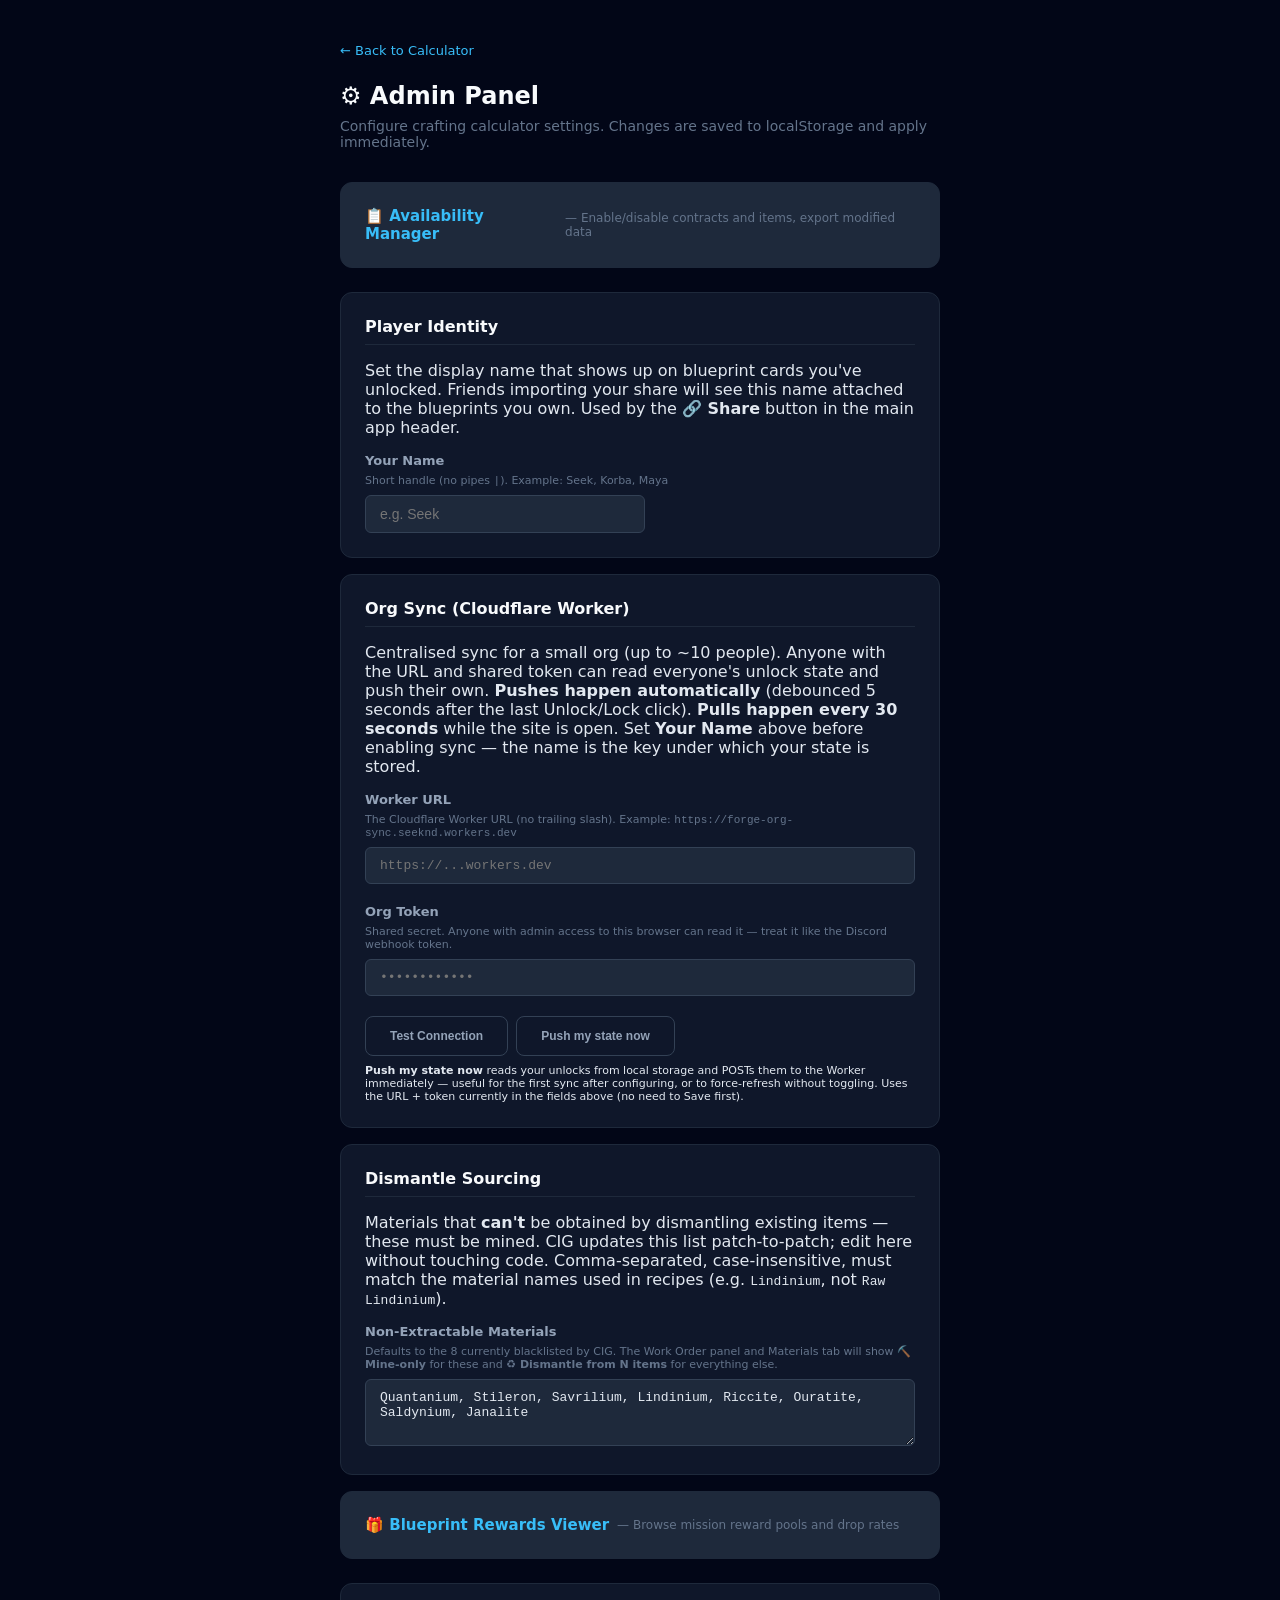
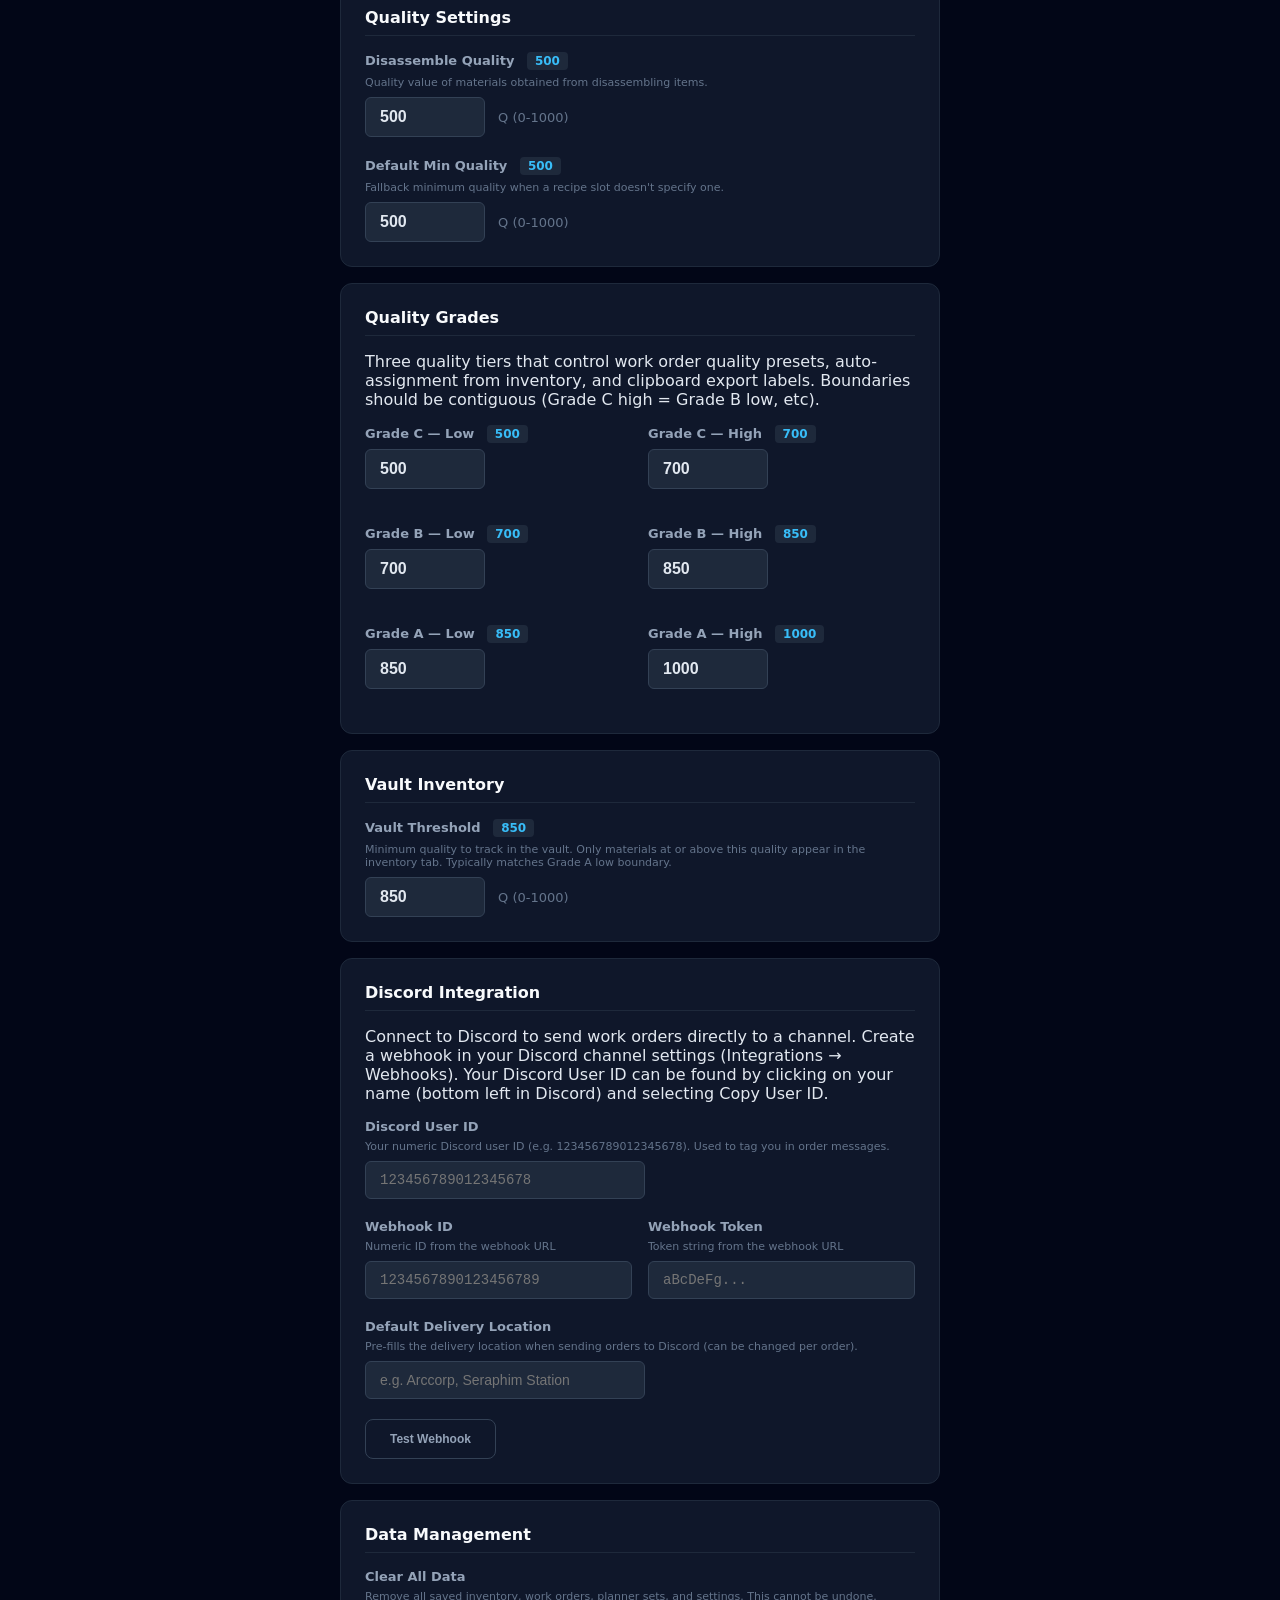
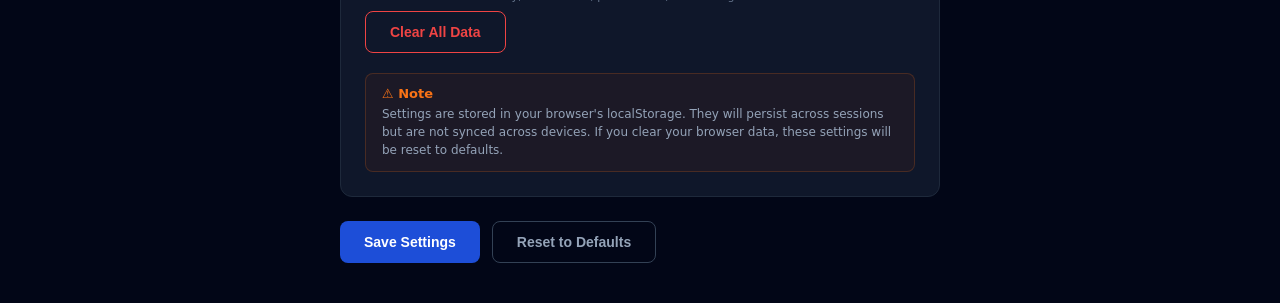
==== admin/admin.html @ ae3e2c0e "Admin: "Push my state now" button — force-sync without toggling After configuring Org Sync, the exis" ====
<!DOCTYPE html>
<html lang="en">
<head>
  <meta charset="UTF-8">
  <meta name="viewport" content="width=device-width, initial-scale=1.0">
  <title>Forge Admin Panel</title>
  <style>
    :root {
      --bg-deep: #020617;
      --bg-card: #0f172a;
      --bg-raised: #1e293b;
      --border: #1e293b;
      --border-light: #334155;
      --text: #e2e8f0;
      --text-dim: #94a3b8;
      --text-muted: #64748b;
      --accent: #38bdf8;
      --green: #059669;
      --orange: #f97316;
      --red: #ef4444;
    }
    * { margin: 0; padding: 0; box-sizing: border-box; }
    body {
      font-family: 'Segoe UI', -apple-system, system-ui, sans-serif;
      background: var(--bg-deep);
      color: var(--text);
      min-height: 100vh;
      padding: 40px 20px;
    }
    .container {
      max-width: 600px;
      margin: 0 auto;
    }
    h1 {
      font-size: 24px;
      font-weight: 800;
      color: #f8fafc;
      margin-bottom: 8px;
    }
    .subtitle {
      color: var(--text-muted);
      font-size: 14px;
      margin-bottom: 32px;
    }
    .card {
      background: var(--bg-card);
      border: 1px solid var(--border);
      border-radius: 12px;
      padding: 24px;
      margin-bottom: 16px;
    }
    .card h2 {
      font-size: 16px;
      font-weight: 700;
      color: #f8fafc;
      margin-bottom: 16px;
      padding-bottom: 8px;
      border-bottom: 1px solid var(--border);
    }
    .field {
      margin-bottom: 20px;
    }
    .field:last-child {
      margin-bottom: 0;
    }
    .field label {
      display: block;
      font-size: 13px;
      font-weight: 600;
      color: var(--text-dim);
      margin-bottom: 6px;
    }
    .field .desc {
      font-size: 11px;
      color: var(--text-muted);
      margin-bottom: 8px;
    }
    .field input[type="number"] {
      width: 120px;
      background: var(--bg-raised);
      border: 1px solid var(--border-light);
      color: var(--text);
      padding: 10px 14px;
      border-radius: 6px;
      font-size: 16px;
      font-weight: 600;
      outline: none;
    }
    .field input[type="number"]:focus {
      border-color: var(--accent);
    }
    .field .unit {
      display: inline-block;
      margin-left: 8px;
      color: var(--text-muted);
      font-size: 13px;
    }
    .actions {
      display: flex;
      gap: 12px;
      margin-top: 24px;
    }
    .btn {
      padding: 12px 24px;
      border-radius: 8px;
      font-size: 14px;
      font-weight: 700;
      cursor: pointer;
      border: none;
      transition: all 0.15s;
    }
    .btn-primary {
      background: #1d4ed8;
      color: #fff;
    }
    .btn-primary:hover {
      background: #2563eb;
    }
    .btn-secondary {
      background: transparent;
      border: 1px solid var(--border-light);
      color: var(--text-dim);
    }
    .btn-secondary:hover {
      color: var(--text);
      border-color: var(--text-muted);
    }
    .btn-danger {
      background: transparent;
      border: 1px solid var(--red);
      color: var(--red);
    }
    .btn-danger:hover {
      background: var(--red);
      color: #fff;
    }
    .toast {
      position: fixed;
      bottom: 20px;
      left: 50%;
      transform: translateX(-50%);
      background: var(--green);
      color: #fff;
      padding: 12px 24px;
      border-radius: 8px;
      font-size: 14px;
      font-weight: 600;
      opacity: 0;
      transition: opacity 0.3s;
      z-index: 999;
    }
    .toast.show {
      opacity: 1;
    }
    .back-link {
      display: inline-block;
      margin-bottom: 24px;
      color: var(--accent);
      text-decoration: none;
      font-size: 13px;
    }
    .back-link:hover {
      text-decoration: underline;
    }
    .warning {
      background: #7c2d1220;
      border: 1px solid #f9731633;
      border-radius: 8px;
      padding: 12px 16px;
      margin-top: 16px;
    }
    .warning-title {
      color: var(--orange);
      font-size: 13px;
      font-weight: 700;
      margin-bottom: 4px;
    }
    .warning-text {
      color: var(--text-dim);
      font-size: 12px;
      line-height: 1.5;
    }
    .current-value {
      display: inline-block;
      background: var(--bg-raised);
      padding: 2px 8px;
      border-radius: 4px;
      font-size: 12px;
      color: var(--accent);
      margin-left: 8px;
    }
  </style>
</head>
<body>
  <div class="container">
    <a href="../index.html" class="back-link">← Back to Calculator</a>
    
    <h1>⚙️ Admin Panel</h1>
    <p class="subtitle">Configure crafting calculator settings. Changes are saved to localStorage and apply immediately.</p>
    
    <div class="card" style="margin-bottom:24px;background:#1e293b">
      <a href="availability.html" style="color:#38bdf8;font-weight:700;font-size:15px;text-decoration:none;display:flex;align-items:center;gap:8px">📋 Availability Manager <span style="color:#64748b;font-weight:400;font-size:12px">— Enable/disable contracts and items, export modified data</span></a>
    </div>

    <div class="card">
      <h2>Player Identity</h2>
      <p class="desc" style="margin-bottom:16px">Set the display name that shows up on blueprint cards you've unlocked. Friends importing your share will see this name attached to the blueprints you own. Used by the <strong>🔗 Share</strong> button in the main app header.</p>

      <div class="field">
        <label>Your Name</label>
        <p class="desc">Short handle (no pipes <code>|</code>). Example: Seek, Korba, Maya</p>
        <input type="text" id="playerName" value="" placeholder="e.g. Seek" maxlength="40" style="width:280px;background:var(--bg-raised);border:1px solid var(--border-light);color:var(--text);padding:10px 14px;border-radius:6px;font-size:14px">
      </div>
    </div>

    <div class="card">
      <h2>Org Sync (Cloudflare Worker)</h2>
      <p class="desc" style="margin-bottom:16px">Centralised sync for a small org (up to ~10 people). Anyone with the URL and shared token can read everyone's unlock state and push their own. <strong>Pushes happen automatically</strong> (debounced 5 seconds after the last Unlock/Lock click). <strong>Pulls happen every 30 seconds</strong> while the site is open. Set <strong>Your Name</strong> above before enabling sync — the name is the key under which your state is stored.</p>

      <div class="field">
        <label>Worker URL</label>
        <p class="desc">The Cloudflare Worker URL (no trailing slash). Example: <code>https://forge-org-sync.seeknd.workers.dev</code></p>
        <input type="text" id="orgSyncUrl" value="" placeholder="https://...workers.dev" style="width:100%;background:var(--bg-raised);border:1px solid var(--border-light);color:var(--text);padding:10px 14px;border-radius:6px;font-size:13px;font-family:monospace">
      </div>

      <div class="field">
        <label>Org Token</label>
        <p class="desc">Shared secret. Anyone with admin access to this browser can read it — treat it like the Discord webhook token.</p>
        <input type="password" id="orgSyncToken" value="" placeholder="••••••••••••" style="width:100%;background:var(--bg-raised);border:1px solid var(--border-light);color:var(--text);padding:10px 14px;border-radius:6px;font-size:13px;font-family:monospace">
      </div>

      <div style="margin-top:12px;display:flex;gap:8px;align-items:center;flex-wrap:wrap">
        <button class="btn btn-secondary" onclick="testOrgSync()" style="font-size:12px">Test Connection</button>
        <button class="btn btn-secondary" onclick="pushOrgStateNow()" style="font-size:12px" title="Send your current unlocks to the Worker right now, so you don't have to wait for the next toggle to push">Push my state now</button>
        <span id="org-sync-status" style="font-size:12px;color:var(--text-muted)"></span>
      </div>
      <p class="desc" style="margin-top:8px;font-size:11px"><strong>Push my state now</strong> reads your unlocks from local storage and POSTs them to the Worker immediately — useful for the first sync after configuring, or to force-refresh without toggling. Uses the URL + token currently in the fields above (no need to Save first).</p>
    </div>

    <div class="card">
      <h2>Dismantle Sourcing</h2>
      <p class="desc" style="margin-bottom:16px">Materials that <strong>can't</strong> be obtained by dismantling existing items — these must be mined. CIG updates this list patch-to-patch; edit here without touching code. Comma-separated, case-insensitive, must match the material names used in recipes (e.g. <code>Lindinium</code>, not <code>Raw Lindinium</code>).</p>

      <div class="field">
        <label>Non-Extractable Materials</label>
        <p class="desc">Defaults to the 8 currently blacklisted by CIG. The Work Order panel and Materials tab will show <strong>⛏️ Mine-only</strong> for these and <strong>♻️ Dismantle from N items</strong> for everything else.</p>
        <textarea id="nonExtractableMaterials" rows="3" style="width:100%;background:var(--bg-raised);border:1px solid var(--border-light);color:var(--text);padding:10px 14px;border-radius:6px;font-size:13px;font-family:monospace;resize:vertical" placeholder="Quantanium, Stileron, Savrilium, ...">Quantanium, Stileron, Savrilium, Lindinium, Riccite, Ouratite, Saldynium, Janalite</textarea>
      </div>
    </div>
    
    <div class="card" style="margin-bottom:24px;background:#1e293b">
      <a href="../blueprint_rewards_viewer.html" target="_blank" style="color:#38bdf8;font-weight:700;font-size:15px;text-decoration:none;display:flex;align-items:center;gap:8px">🎁 Blueprint Rewards Viewer <span style="color:#64748b;font-weight:400;font-size:12px">— Browse mission reward pools and drop rates</span></a>
    </div>
    
    <div class="card">
      <h2>Quality Settings</h2>
      
      <div class="field">
        <label>Disassemble Quality <span class="current-value" id="cv-disassembleQuality">500</span></label>
        <p class="desc">Quality value of materials obtained from disassembling items.</p>
        <input type="number" id="disassembleQuality" min="0" max="1000" step="10" value="500">
        <span class="unit">Q (0-1000)</span>
      </div>
      
      <div class="field">
        <label>Default Min Quality <span class="current-value" id="cv-defaultMinQuality">500</span></label>
        <p class="desc">Fallback minimum quality when a recipe slot doesn't specify one.</p>
        <input type="number" id="defaultMinQuality" min="0" max="1000" step="10" value="500">
        <span class="unit">Q (0-1000)</span>
      </div>
    </div>

    <div class="card">
      <h2>Quality Grades</h2>
      <p class="desc" style="margin-bottom:16px">Three quality tiers that control work order quality presets, auto-assignment from inventory, and clipboard export labels. Boundaries should be contiguous (Grade C high = Grade B low, etc).</p>
      
      <div style="display:grid;grid-template-columns:1fr 1fr;gap:16px">
        <div class="field">
          <label>Grade C — Low <span class="current-value" id="cv-gradeCLow">500</span></label>
          <input type="number" id="gradeCLow" min="0" max="1000" step="10" value="500">
        </div>
        <div class="field">
          <label>Grade C — High <span class="current-value" id="cv-gradeCHigh">700</span></label>
          <input type="number" id="gradeCHigh" min="0" max="1000" step="10" value="700">
        </div>
        <div class="field">
          <label>Grade B — Low <span class="current-value" id="cv-gradeBLow">700</span></label>
          <input type="number" id="gradeBLow" min="0" max="1000" step="10" value="700">
        </div>
        <div class="field">
          <label>Grade B — High <span class="current-value" id="cv-gradeBHigh">850</span></label>
          <input type="number" id="gradeBHigh" min="0" max="1000" step="10" value="850">
        </div>
        <div class="field">
          <label>Grade A — Low <span class="current-value" id="cv-gradeALow">850</span></label>
          <input type="number" id="gradeALow" min="0" max="1000" step="10" value="850">
        </div>
        <div class="field">
          <label>Grade A — High <span class="current-value" id="cv-gradeAHigh">1000</span></label>
          <input type="number" id="gradeAHigh" min="0" max="1000" step="10" value="1000">
        </div>
      </div>
    </div>

    <div class="card">
      <h2>Vault Inventory</h2>
      
      <div class="field">
        <label>Vault Threshold <span class="current-value" id="cv-vaultThreshold">850</span></label>
        <p class="desc">Minimum quality to track in the vault. Only materials at or above this quality appear in the inventory tab. Typically matches Grade A low boundary.</p>
        <input type="number" id="vaultThreshold" min="0" max="1000" step="10" value="850">
        <span class="unit">Q (0-1000)</span>
      </div>
    </div>
    
    <div class="card">
      <h2>Discord Integration</h2>
      <p class="desc" style="margin-bottom:16px">Connect to Discord to send work orders directly to a channel. Create a webhook in your Discord channel settings (Integrations → Webhooks). Your Discord User ID can be found by clicking on your name (bottom left in Discord) and selecting Copy User ID.</p>
      
      <div class="field">
        <label>Discord User ID</label>
        <p class="desc">Your numeric Discord user ID (e.g. 123456789012345678). Used to tag you in order messages.</p>
        <input type="text" id="discordUserId" value="" placeholder="123456789012345678" style="width:280px;background:var(--bg-raised);border:1px solid var(--border-light);color:var(--text);padding:10px 14px;border-radius:6px;font-size:14px;font-family:monospace">
      </div>
      
      <div style="display:grid;grid-template-columns:1fr 1fr;gap:16px">
        <div class="field">
          <label>Webhook ID</label>
          <p class="desc">Numeric ID from the webhook URL</p>
          <input type="text" id="discordWebhookId" value="" placeholder="1234567890123456789" style="width:100%;background:var(--bg-raised);border:1px solid var(--border-light);color:var(--text);padding:10px 14px;border-radius:6px;font-size:14px;font-family:monospace">
        </div>
        <div class="field">
          <label>Webhook Token</label>
          <p class="desc">Token string from the webhook URL</p>
          <input type="text" id="discordWebhookToken" value="" placeholder="aBcDeFg..." style="width:100%;background:var(--bg-raised);border:1px solid var(--border-light);color:var(--text);padding:10px 14px;border-radius:6px;font-size:14px;font-family:monospace">
        </div>
      </div>
      
      <div class="field">
        <label>Default Delivery Location</label>
        <p class="desc">Pre-fills the delivery location when sending orders to Discord (can be changed per order).</p>
        <input type="text" id="discordDefaultLocation" value="" placeholder="e.g. Arccorp, Seraphim Station" style="width:280px;background:var(--bg-raised);border:1px solid var(--border-light);color:var(--text);padding:10px 14px;border-radius:6px;font-size:14px">
      </div>
      
      <div style="margin-top:12px">
        <button class="btn btn-secondary" onclick="testWebhook()" style="font-size:12px">Test Webhook</button>
        <span id="webhook-status" style="margin-left:8px;font-size:12px;color:var(--text-muted)"></span>
      </div>
    </div>

    <div class="card">
      <h2>Data Management</h2>
      
      <div class="field">
        <label>Clear All Data</label>
        <p class="desc">Remove all saved inventory, work orders, planner sets, and settings. This cannot be undone.</p>
        <button class="btn btn-danger" onclick="clearAllData()">Clear All Data</button>
      </div>
      
      <div class="warning">
        <div class="warning-title">⚠️ Note</div>
        <div class="warning-text">
          Settings are stored in your browser's localStorage. They will persist across sessions but are not synced across devices.
          If you clear your browser data, these settings will be reset to defaults.
        </div>
      </div>
    </div>
    
    <div class="actions">
      <button class="btn btn-primary" onclick="saveSettings()">Save Settings</button>
      <button class="btn btn-secondary" onclick="resetDefaults()">Reset to Defaults</button>
    </div>
  </div>
  
  <div class="toast" id="toast"></div>
  
  <script>
    const LS = 'rc9_';
    const DEFAULTS = {
      disassembleQuality: 500,
      defaultMinQuality: 500,
      gradeCLow: 500,
      gradeCHigh: 700,
      gradeBLow: 700,
      gradeBHigh: 850,
      gradeALow: 850,
      gradeAHigh: 1000,
      vaultThreshold: 850
    };
    
    const ALL_KEYS = Object.keys(DEFAULTS);
    
    // Discord fields (stored as strings, separate from numeric config)
    const DISCORD_KEYS = ['discordUserId', 'discordWebhookId', 'discordWebhookToken', 'discordDefaultLocation'];
    // Other string-valued admin fields
    const STRING_KEYS = ['playerName', 'nonExtractableMaterials', 'orgSyncUrl', 'orgSyncToken'];
    
    // Load current settings on page load
    function loadSettings() {
      try {
        const saved = localStorage.getItem(LS + 'adminConfig');
        if (saved) {
          const config = JSON.parse(saved);
          ALL_KEYS.forEach(key => {
            const input = document.getElementById(key);
            if (input) input.value = config[key] ?? DEFAULTS[key];
          });
          // Load Discord string fields
          DISCORD_KEYS.forEach(key => {
            const input = document.getElementById(key);
            if (input) input.value = config[key] || '';
          });
          // Load other string fields (with defaults for missing entries)
          const STRING_DEFAULTS = {
            playerName: '',
            nonExtractableMaterials: 'Quantanium, Stileron, Savrilium, Lindinium, Riccite, Ouratite, Saldynium, Janalite',
            orgSyncUrl: '',
            orgSyncToken: '',
          };
          STRING_KEYS.forEach(key => {
            const input = document.getElementById(key);
            if (input) input.value = config[key] !== undefined ? config[key] : (STRING_DEFAULTS[key] || '');
          });
          updateDisplays(config);
        }
      } catch (e) {
        console.error('Failed to load settings:', e);
      }
    }
    
    function updateDisplays(config) {
      ALL_KEYS.forEach(key => {
        const el = document.getElementById('cv-' + key);
        if (el) el.textContent = config[key] ?? DEFAULTS[key];
      });
    }
    
    // Save settings
    function saveSettings() {
      try {
        const config = {};
        ALL_KEYS.forEach(key => {
          config[key] = parseInt(document.getElementById(key)?.value) || DEFAULTS[key];
        });
        // Save Discord string fields
        DISCORD_KEYS.forEach(key => {
          config[key] = (document.getElementById(key)?.value || '').trim();
        });
        // Save other string fields
        STRING_KEYS.forEach(key => {
          const v = (document.getElementById(key)?.value || '').trim();
          // playerName can't contain '|' (delimiter in share payloads)
          config[key] = key === 'playerName' ? v.replace(/\|/g, '') : v;
        });
        localStorage.setItem(LS + 'adminConfig', JSON.stringify(config));
        updateDisplays(config);
        showToast('Settings saved!');
      } catch (e) {
        showToast('Failed to save settings');
        console.error(e);
      }
    }
    
    // Reset to defaults
    function resetDefaults() {
      if (!confirm('Reset all settings to default values?')) return;
      ALL_KEYS.forEach(key => {
        const input = document.getElementById(key);
        if (input) input.value = DEFAULTS[key];
      });
      // Don't clear Discord fields on reset — they're not "defaults"
      saveSettings();
      showToast('Reset to defaults');
    }
    
    // Test Discord webhook
    async function testWebhook() {
      const whId = (document.getElementById('discordWebhookId')?.value || '').trim();
      const whToken = (document.getElementById('discordWebhookToken')?.value || '').trim();
      const statusEl = document.getElementById('webhook-status');
      
      if (!whId || !whToken) {
        statusEl.textContent = '⚠️ Enter Webhook ID and Token first';
        statusEl.style.color = '#f97316';
        return;
      }
      
      statusEl.textContent = 'Testing...';
      statusEl.style.color = 'var(--text-muted)';
      
      try {
        const uid = (document.getElementById('discordUserId')?.value || '').trim();
        const mention = uid ? `<@${uid}>` : 'A user';
        const url = `https://discord.com/api/webhooks/${whId}/${whToken}`;
        const resp = await fetch(url, {
          method: 'POST',
          headers: { 'Content-Type': 'application/json' },
          body: JSON.stringify({
            content: `✅ ${mention} has connected **Forge** to Discord!`,
          }),
        });
        if (resp.ok || resp.status === 204) {
          statusEl.textContent = '✅ Sent! Check your Discord channel.';
          statusEl.style.color = '#059669';
        } else {
          const err = await resp.text();
          statusEl.textContent = `❌ Error ${resp.status}: ${err.slice(0, 80)}`;
          statusEl.style.color = '#ef4444';
        }
      } catch (e) {
        statusEl.textContent = `❌ Failed: ${e.message}`;
        statusEl.style.color = '#ef4444';
      }
    }

    // Test the org-sync Worker — hits /health (no auth) then /state (with token).
    async function testOrgSync() {
      const rawUrl = (document.getElementById('orgSyncUrl')?.value || '').trim();
      const url = rawUrl.replace(/\/$/, '');
      const token = (document.getElementById('orgSyncToken')?.value || '').trim();
      const status = document.getElementById('org-sync-status');

      if (!url) {
        status.textContent = '⚠️ Enter the Worker URL first';
        status.style.color = '#f97316';
        return;
      }
      status.textContent = 'Testing...';
      status.style.color = 'var(--text-muted)';

      try {
        const h = await fetch(`${url}/health`);
        if (!h.ok) {
          status.textContent = `❌ Worker unreachable (HTTP ${h.status})`;
          status.style.color = '#ef4444';
          return;
        }
        if (!token) {
          status.textContent = '⚠️ Worker reachable, enter token to test auth';
          status.style.color = '#f97316';
          return;
        }
        // Hit /whoami first — gives us identity + mode info from the server
        const whoResp = await fetch(`${url}/whoami`, { headers: { 'X-Forge-Token': token } });
        if (whoResp.status === 401) {
          status.textContent = '❌ Auth failed — token rejected by Worker';
          status.style.color = '#ef4444';
          return;
        }
        let identity = null;
        if (whoResp.ok) {
          // Worker v2+ — returns {ok, name, isAdmin, mode, canWrite}
          try { identity = await whoResp.json(); } catch {}
        }
        // (If /whoami doesn't exist on an older Worker, identity stays null and
        //  we fall back to the v1-style "Connected — N users" message.)

        const s = await fetch(`${url}/state`, { headers: { 'X-Forge-Token': token } });
        if (s.status === 401) {
          status.textContent = '❌ Auth failed — token rejected by Worker';
          status.style.color = '#ef4444';
          return;
        }
        if (!s.ok) {
          status.textContent = `❌ Server error (HTTP ${s.status})`;
          status.style.color = '#ef4444';
          return;
        }
        const data = await s.json();
        const n = Array.isArray(data.users) ? data.users.length : 0;

        // Build a status line that reflects who the Worker thinks you are.
        let icon = '✅', color = '#059669', who;
        if (identity) {
          if (identity.name) {
            // Personal token in per-user (or legacy with both) mode
            who = `as ${identity.name}` + (identity.mode === 'per-user' ? ' (per-user)' : '');
          } else if (identity.isAdmin && identity.canWrite) {
            // Legacy mode — ORG_TOKEN doing everything
            who = 'with admin token (legacy mode — single shared token)';
            icon = '⚠️'; color = '#f59e0b';
          } else if (identity.isAdmin && !identity.canWrite) {
            // Admin token but per-user mode is active — reads work, /sync rejected
            who = 'with admin token (read-only — per-user mode active)';
            icon = '🛑'; color = '#ef4444';
          } else {
            who = '(unknown identity)';
          }
          status.textContent = `${icon} Connected ${who} — ${n} user${n === 1 ? '' : 's'} in org`;
        } else {
          // Older Worker without /whoami
          status.textContent = `✅ Connected — ${n} user${n === 1 ? '' : 's'} currently in org`;
        }
        status.style.color = color;
      } catch (e) {
        status.textContent = `❌ ${e.message || 'Network error'}`;
        status.style.color = '#ef4444';
      }
    }

    // Push the local unlocked-blueprints set to the org Worker right now.
    // Uses the URL + token + name currently in the form fields (not the saved
    // settings) so it works before / without Save.
    async function pushOrgStateNow() {
      const rawUrl = (document.getElementById('orgSyncUrl')?.value || '').trim();
      const url = rawUrl.replace(/\/$/, '');
      const token = (document.getElementById('orgSyncToken')?.value || '').trim();
      const name = (document.getElementById('playerName')?.value || '').trim();
      const status = document.getElementById('org-sync-status');

      if (!url) {
        status.textContent = '⚠️ Enter the Worker URL first';
        status.style.color = '#f97316';
        return;
      }
      if (!token) {
        status.textContent = '⚠️ Enter the Org Token first';
        status.style.color = '#f97316';
        return;
      }
      status.textContent = 'Pushing...';
      status.style.color = 'var(--text-muted)';

      // Read local unlocked state from the same key the main app uses
      let unlocked = [];
      try {
        const raw = localStorage.getItem(LS + 'unlocked');
        if (raw) {
          const parsed = JSON.parse(raw);
          if (Array.isArray(parsed)) unlocked = parsed;
        }
      } catch {}

      try {
        const resp = await fetch(`${url}/sync`, {
          method: 'POST',
          headers: { 'Content-Type': 'application/json', 'X-Forge-Token': token },
          body: JSON.stringify({
            name: name,
            unlocked: unlocked,
            ts: Math.floor(Date.now() / 1000),
          }),
        });
        if (resp.status === 401) {
          status.textContent = '❌ Auth failed — token rejected';
          status.style.color = '#ef4444';
          return;
        }
        if (resp.status === 403) {
          const data = await resp.json().catch(() => ({}));
          const why = data.error || 'admin tokens cannot write in per-user mode';
          status.textContent = `🛑 Forbidden — ${why}`;
          status.style.color = '#ef4444';
          return;
        }
        if (!resp.ok) {
          const txt = await resp.text().catch(() => '');
          status.textContent = `❌ Push failed (HTTP ${resp.status})${txt ? ': ' + txt.slice(0, 80) : ''}`;
          status.style.color = '#ef4444';
          return;
        }
        const data = await resp.json().catch(() => ({}));
        const recordedAs = data.name || name || '(unknown)';
        const count = unlocked.length;
        status.textContent = `✅ Pushed ${count} unlock${count === 1 ? '' : 's'} as ${recordedAs}`;
        status.style.color = '#059669';
      } catch (e) {
        status.textContent = `❌ ${e.message || 'Network error'}`;
        status.style.color = '#ef4444';
      }
    }

    // Clear all data
    function clearAllData() {
      if (!confirm('This will delete ALL your saved data including inventory, work orders, and settings.\n\nAre you sure?')) return;
      if (!confirm('FINAL WARNING: This cannot be undone. Continue?')) return;
      
      try {
        // Clear all localStorage keys with our prefix
        Object.keys(localStorage).forEach(key => {
          if (key.startsWith(LS) || key.startsWith('rc8_') || key.startsWith('rc7_')) {
            localStorage.removeItem(key);
          }
        });
        showToast('All data cleared');
        setTimeout(() => location.reload(), 1000);
      } catch (e) {
        showToast('Failed to clear data');
        console.error(e);
      }
    }
    
    // Toast notification
    function showToast(msg) {
      const toast = document.getElementById('toast');
      toast.textContent = msg;
      toast.classList.add('show');
      setTimeout(() => toast.classList.remove('show'), 2000);
    }
    
    // Initialize
    loadSettings();
  </script>
</body>
</html>
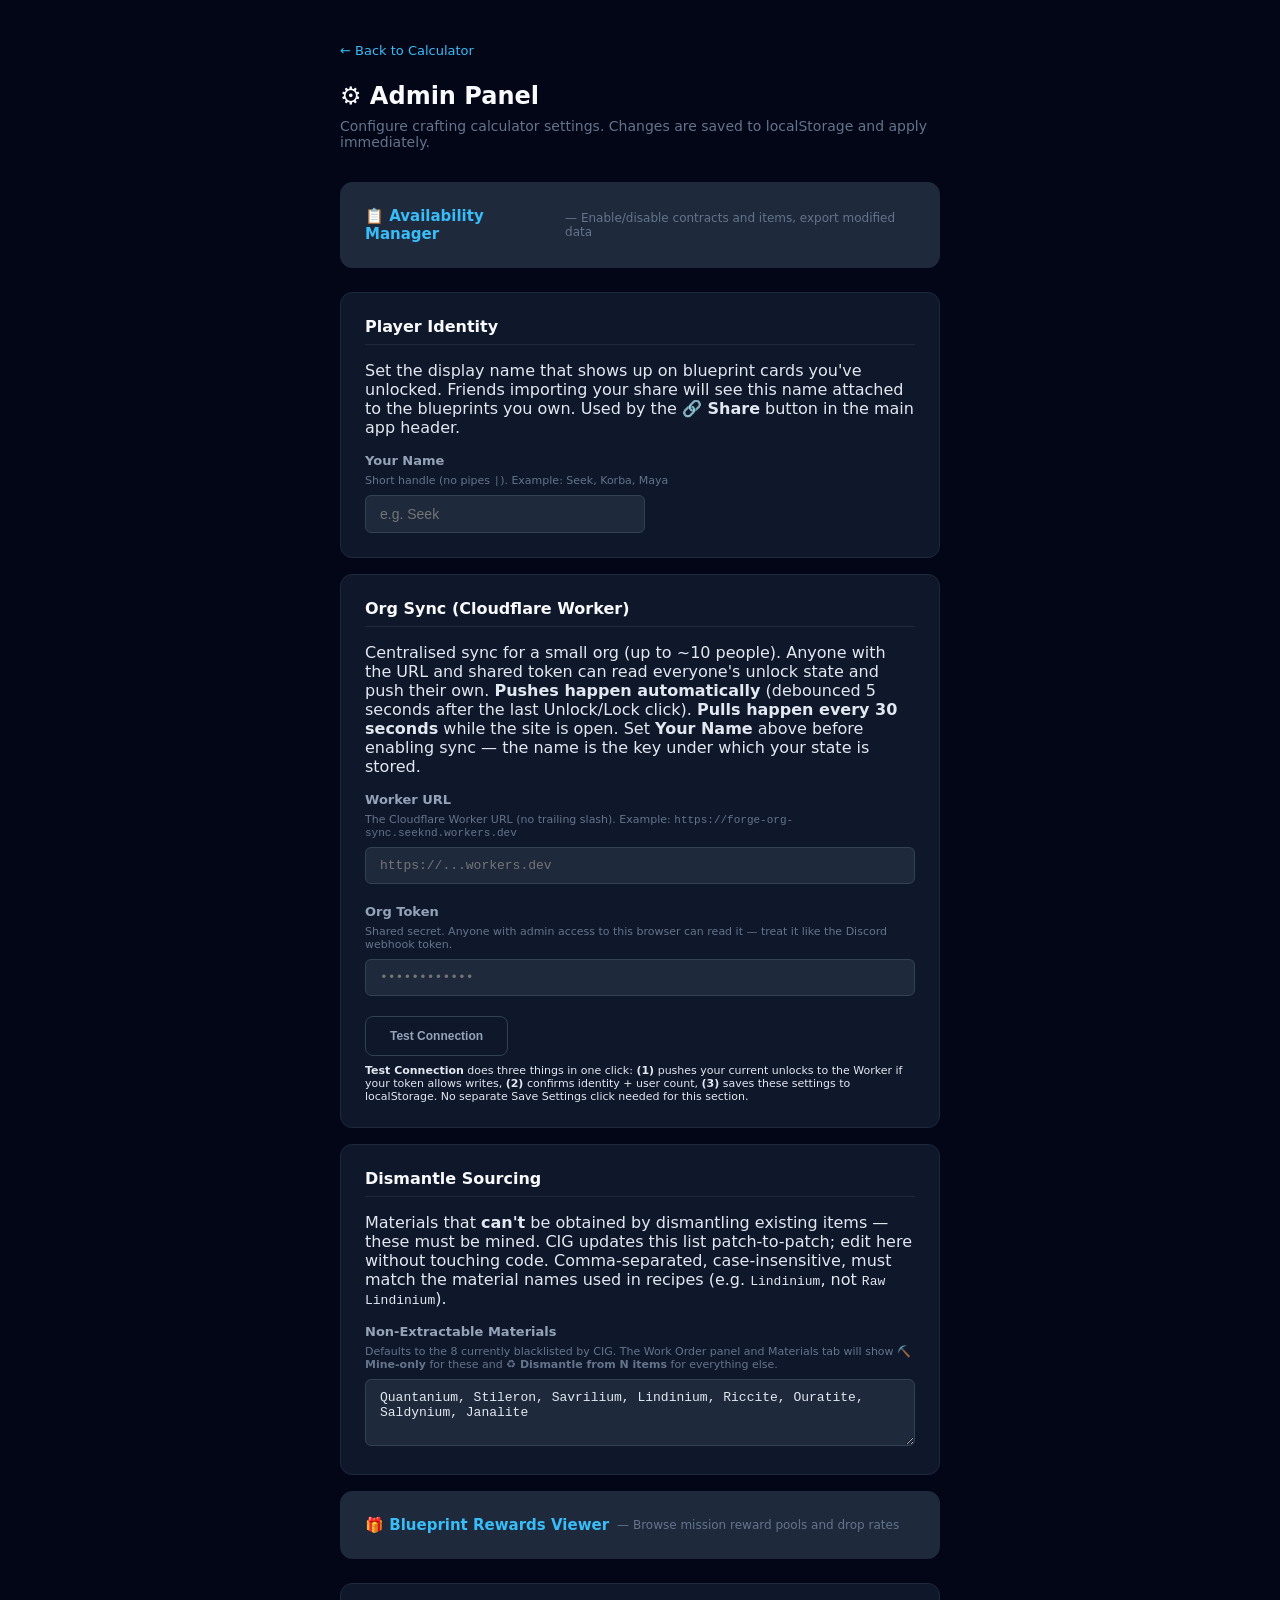
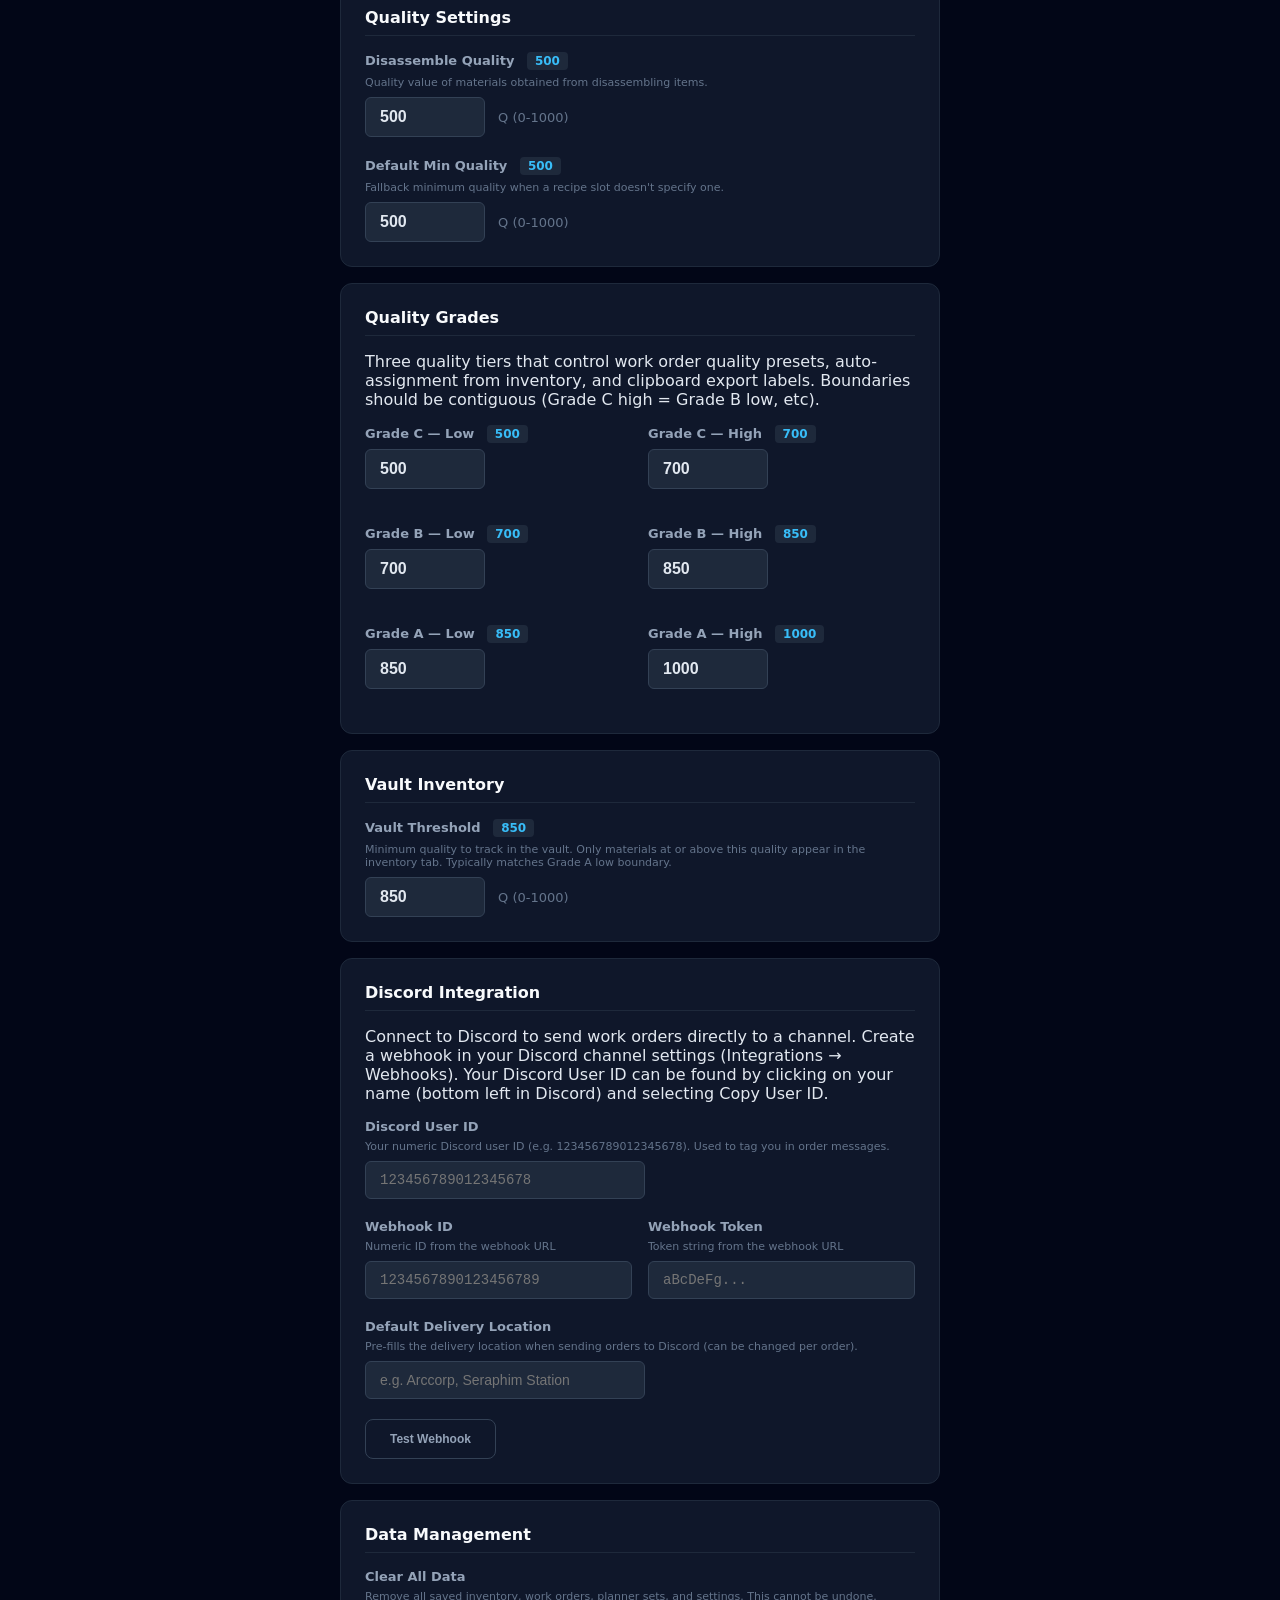
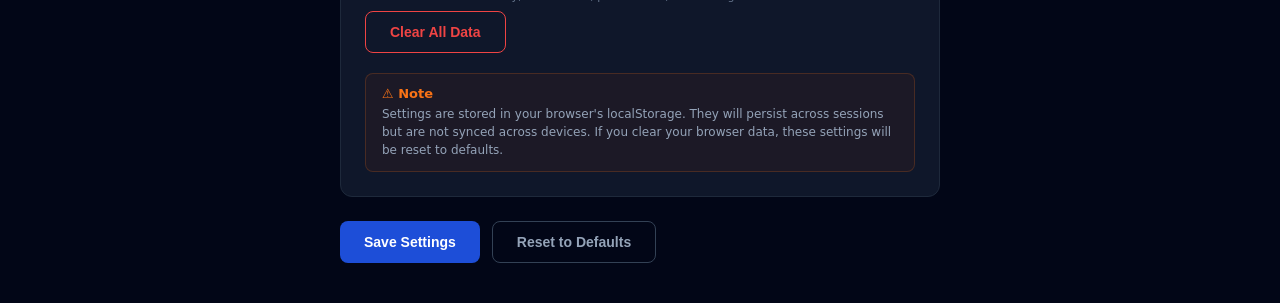
==== commit 10ad225b: "Merge push+test+save into single Test Connection button + auto-save on Test Webhook Two changes addr" ====
--- a/admin/admin.html
+++ b/admin/admin.html
@@ -230,11 +230,10 @@
       </div>
 
       <div style="margin-top:12px;display:flex;gap:8px;align-items:center;flex-wrap:wrap">
-        <button class="btn btn-secondary" onclick="testOrgSync()" style="font-size:12px">Test Connection</button>
-        <button class="btn btn-secondary" onclick="pushOrgStateNow()" style="font-size:12px" title="Send your current unlocks to the Worker right now, so you don't have to wait for the next toggle to push">Push my state now</button>
+        <button class="btn btn-secondary" onclick="testOrgSync()" style="font-size:12px" title="Pushes your current unlocks (if your token allows writes), confirms the connection, and saves these settings — all in one click">Test Connection</button>
         <span id="org-sync-status" style="font-size:12px;color:var(--text-muted)"></span>
       </div>
-      <p class="desc" style="margin-top:8px;font-size:11px"><strong>Push my state now</strong> reads your unlocks from local storage and POSTs them to the Worker immediately — useful for the first sync after configuring, or to force-refresh without toggling. Uses the URL + token currently in the fields above (no need to Save first).</p>
+      <p class="desc" style="margin-top:8px;font-size:11px"><strong>Test Connection</strong> does three things in one click: <strong>(1)</strong> pushes your current unlocks to the Worker if your token allows writes, <strong>(2)</strong> confirms identity + user count, <strong>(3)</strong> saves these settings to localStorage. No separate Save Settings click needed for this section.</p>
     </div>
 
     <div class="card">
@@ -435,18 +434,18 @@
       });
     }
     
-    // Save settings
-    function saveSettings() {
+    // Save settings to localStorage. Returns true on success.
+    // Used by both the explicit Save Settings button (which then toasts) AND
+    // the Test buttons (which save silently as a side effect).
+    function saveSettingsSilent() {
       try {
         const config = {};
         ALL_KEYS.forEach(key => {
           config[key] = parseInt(document.getElementById(key)?.value) || DEFAULTS[key];
         });
-        // Save Discord string fields
         DISCORD_KEYS.forEach(key => {
           config[key] = (document.getElementById(key)?.value || '').trim();
         });
-        // Save other string fields
         STRING_KEYS.forEach(key => {
           const v = (document.getElementById(key)?.value || '').trim();
           // playerName can't contain '|' (delimiter in share payloads)
@@ -454,10 +453,19 @@
         });
         localStorage.setItem(LS + 'adminConfig', JSON.stringify(config));
         updateDisplays(config);
+        return true;
+      } catch (e) {
+        console.error('saveSettingsSilent failed:', e);
+        return false;
+      }
+    }
+
+    // Save with user-facing toast — the explicit button at the top of the page.
+    function saveSettings() {
+      if (saveSettingsSilent()) {
         showToast('Settings saved!');
-      } catch (e) {
+      } else {
         showToast('Failed to save settings');
-        console.error(e);
       }
     }
     
@@ -478,16 +486,18 @@
       const whId = (document.getElementById('discordWebhookId')?.value || '').trim();
       const whToken = (document.getElementById('discordWebhookToken')?.value || '').trim();
       const statusEl = document.getElementById('webhook-status');
-      
+
       if (!whId || !whToken) {
         statusEl.textContent = '⚠️ Enter Webhook ID and Token first';
         statusEl.style.color = '#f97316';
+        // Still save what's been typed so user doesn't lose other field edits
+        saveSettingsSilent();
         return;
       }
-      
+
       statusEl.textContent = 'Testing...';
       statusEl.style.color = 'var(--text-muted)';
-      
+
       try {
         const uid = (document.getElementById('discordUserId')?.value || '').trim();
         const mention = uid ? `<@${uid}>` : 'A user';
@@ -500,7 +510,7 @@
           }),
         });
         if (resp.ok || resp.status === 204) {
-          statusEl.textContent = '✅ Sent! Check your Discord channel.';
+          statusEl.textContent = '✅ Sent! Check your Discord channel. · settings saved';
           statusEl.style.color = '#059669';
         } else {
           const err = await resp.text();
@@ -510,25 +520,42 @@
       } catch (e) {
         statusEl.textContent = `❌ Failed: ${e.message}`;
         statusEl.style.color = '#ef4444';
-      }
-    }
-
-    // Test the org-sync Worker — hits /health (no auth) then /state (with token).
+      } finally {
+        // Save form values regardless of outcome (same logic as testOrgSync)
+        saveSettingsSilent();
+      }
+    }
+
+    // One-button merged flow for Org Sync:
+    //   1. /health      — is the Worker reachable?
+    //   2. /whoami      — who does the server think this token is, can it write?
+    //   3. /sync        — push local unlocks (only if the token can write)
+    //   4. /state       — count of users currently in the org
+    //   5. saveSettings — persist URL + token + name to localStorage
+    // Reports the combined result in the status line. Saves regardless of
+    // outcome (so a typo'd token can be fixed and retried without re-typing
+    // the rest of the form).
     async function testOrgSync() {
       const rawUrl = (document.getElementById('orgSyncUrl')?.value || '').trim();
       const url = rawUrl.replace(/\/$/, '');
       const token = (document.getElementById('orgSyncToken')?.value || '').trim();
+      const name = (document.getElementById('playerName')?.value || '').trim();
       const status = document.getElementById('org-sync-status');
+
+      // Always save form values when this button is pressed — see comment above.
+      const finalizeSave = () => { saveSettingsSilent(); };
 
       if (!url) {
         status.textContent = '⚠️ Enter the Worker URL first';
         status.style.color = '#f97316';
+        finalizeSave();
         return;
       }
       status.textContent = 'Testing...';
       status.style.color = 'var(--text-muted)';
 
       try {
+        // ─── 1. /health ──────────────────────────────────────────────
         const h = await fetch(`${url}/health`);
         if (!h.ok) {
           status.textContent = `❌ Worker unreachable (HTTP ${h.status})`;
@@ -536,11 +563,12 @@
           return;
         }
         if (!token) {
-          status.textContent = '⚠️ Worker reachable, enter token to test auth';
+          status.textContent = '⚠️ Worker reachable — enter token to test auth';
           status.style.color = '#f97316';
           return;
         }
-        // Hit /whoami first — gives us identity + mode info from the server
+
+        // ─── 2. /whoami ──────────────────────────────────────────────
         const whoResp = await fetch(`${url}/whoami`, { headers: { 'X-Forge-Token': token } });
         if (whoResp.status === 401) {
           status.textContent = '❌ Auth failed — token rejected by Worker';
@@ -549,124 +577,80 @@
         }
         let identity = null;
         if (whoResp.ok) {
-          // Worker v2+ — returns {ok, name, isAdmin, mode, canWrite}
           try { identity = await whoResp.json(); } catch {}
         }
-        // (If /whoami doesn't exist on an older Worker, identity stays null and
-        //  we fall back to the v1-style "Connected — N users" message.)
-
-        const s = await fetch(`${url}/state`, { headers: { 'X-Forge-Token': token } });
-        if (s.status === 401) {
-          status.textContent = '❌ Auth failed — token rejected by Worker';
-          status.style.color = '#ef4444';
-          return;
-        }
-        if (!s.ok) {
-          status.textContent = `❌ Server error (HTTP ${s.status})`;
-          status.style.color = '#ef4444';
-          return;
-        }
-        const data = await s.json();
-        const n = Array.isArray(data.users) ? data.users.length : 0;
-
-        // Build a status line that reflects who the Worker thinks you are.
-        let icon = '✅', color = '#059669', who;
+
+        // Build the "who am I" prefix for the status line
+        let whoText, identityIcon = '✅', identityColor = '#059669';
         if (identity) {
           if (identity.name) {
-            // Personal token in per-user (or legacy with both) mode
-            who = `as ${identity.name}` + (identity.mode === 'per-user' ? ' (per-user)' : '');
+            whoText = `Connected as ${identity.name}` + (identity.mode === 'per-user' ? ' (per-user)' : '');
           } else if (identity.isAdmin && identity.canWrite) {
-            // Legacy mode — ORG_TOKEN doing everything
-            who = 'with admin token (legacy mode — single shared token)';
-            icon = '⚠️'; color = '#f59e0b';
+            whoText = 'Connected with admin token (legacy mode)';
+            identityIcon = '⚠️'; identityColor = '#f59e0b';
           } else if (identity.isAdmin && !identity.canWrite) {
-            // Admin token but per-user mode is active — reads work, /sync rejected
-            who = 'with admin token (read-only — per-user mode active)';
-            icon = '🛑'; color = '#ef4444';
+            whoText = 'Connected with admin token (read-only — per-user mode active)';
+            identityIcon = '🛑'; identityColor = '#ef4444';
           } else {
-            who = '(unknown identity)';
+            whoText = 'Connected (unknown identity)';
           }
-          status.textContent = `${icon} Connected ${who} — ${n} user${n === 1 ? '' : 's'} in org`;
         } else {
-          // Older Worker without /whoami
-          status.textContent = `✅ Connected — ${n} user${n === 1 ? '' : 's'} currently in org`;
-        }
-        status.style.color = color;
+          whoText = 'Connected'; // Older Worker without /whoami
+        }
+
+        // ─── 3. /sync — push local unlocks (if allowed) ──────────────
+        const canWrite = !identity || identity.canWrite !== false;
+        let pushText = '';
+        if (canWrite) {
+          let unlocked = [];
+          try {
+            const raw = localStorage.getItem(LS + 'unlocked');
+            if (raw) {
+              const parsed = JSON.parse(raw);
+              if (Array.isArray(parsed)) unlocked = parsed;
+            }
+          } catch {}
+
+          const syncResp = await fetch(`${url}/sync`, {
+            method: 'POST',
+            headers: { 'Content-Type': 'application/json', 'X-Forge-Token': token },
+            body: JSON.stringify({
+              name: name,
+              unlocked: unlocked,
+              ts: Math.floor(Date.now() / 1000),
+            }),
+          });
+          if (syncResp.ok) {
+            pushText = `, pushed ${unlocked.length} unlock${unlocked.length === 1 ? '' : 's'}`;
+          } else if (syncResp.status === 403) {
+            // Admin caught by per-user mode mid-flight (shouldn't happen given the canWrite check above, but defensive)
+            pushText = ', push skipped (403)';
+          } else {
+            pushText = `, push failed (HTTP ${syncResp.status})`;
+            identityIcon = '⚠️'; identityColor = '#f59e0b';
+          }
+        } else {
+          pushText = ', push skipped (read-only)';
+        }
+
+        // ─── 4. /state — user count ──────────────────────────────────
+        const s = await fetch(`${url}/state`, { headers: { 'X-Forge-Token': token } });
+        let userCountText = '';
+        if (s.ok) {
+          const data = await s.json().catch(() => ({}));
+          const n = Array.isArray(data.users) ? data.users.length : 0;
+          userCountText = ` — ${n} user${n === 1 ? '' : 's'} in org`;
+        }
+
+        // ─── Combined status line + save ─────────────────────────────
+        status.textContent = `${identityIcon} ${whoText}${pushText}${userCountText} · settings saved`;
+        status.style.color = identityColor;
       } catch (e) {
         status.textContent = `❌ ${e.message || 'Network error'}`;
         status.style.color = '#ef4444';
-      }
-    }
-
-    // Push the local unlocked-blueprints set to the org Worker right now.
-    // Uses the URL + token + name currently in the form fields (not the saved
-    // settings) so it works before / without Save.
-    async function pushOrgStateNow() {
-      const rawUrl = (document.getElementById('orgSyncUrl')?.value || '').trim();
-      const url = rawUrl.replace(/\/$/, '');
-      const token = (document.getElementById('orgSyncToken')?.value || '').trim();
-      const name = (document.getElementById('playerName')?.value || '').trim();
-      const status = document.getElementById('org-sync-status');
-
-      if (!url) {
-        status.textContent = '⚠️ Enter the Worker URL first';
-        status.style.color = '#f97316';
-        return;
-      }
-      if (!token) {
-        status.textContent = '⚠️ Enter the Org Token first';
-        status.style.color = '#f97316';
-        return;
-      }
-      status.textContent = 'Pushing...';
-      status.style.color = 'var(--text-muted)';
-
-      // Read local unlocked state from the same key the main app uses
-      let unlocked = [];
-      try {
-        const raw = localStorage.getItem(LS + 'unlocked');
-        if (raw) {
-          const parsed = JSON.parse(raw);
-          if (Array.isArray(parsed)) unlocked = parsed;
-        }
-      } catch {}
-
-      try {
-        const resp = await fetch(`${url}/sync`, {
-          method: 'POST',
-          headers: { 'Content-Type': 'application/json', 'X-Forge-Token': token },
-          body: JSON.stringify({
-            name: name,
-            unlocked: unlocked,
-            ts: Math.floor(Date.now() / 1000),
-          }),
-        });
-        if (resp.status === 401) {
-          status.textContent = '❌ Auth failed — token rejected';
-          status.style.color = '#ef4444';
-          return;
-        }
-        if (resp.status === 403) {
-          const data = await resp.json().catch(() => ({}));
-          const why = data.error || 'admin tokens cannot write in per-user mode';
-          status.textContent = `🛑 Forbidden — ${why}`;
-          status.style.color = '#ef4444';
-          return;
-        }
-        if (!resp.ok) {
-          const txt = await resp.text().catch(() => '');
-          status.textContent = `❌ Push failed (HTTP ${resp.status})${txt ? ': ' + txt.slice(0, 80) : ''}`;
-          status.style.color = '#ef4444';
-          return;
-        }
-        const data = await resp.json().catch(() => ({}));
-        const recordedAs = data.name || name || '(unknown)';
-        const count = unlocked.length;
-        status.textContent = `✅ Pushed ${count} unlock${count === 1 ? '' : 's'} as ${recordedAs}`;
-        status.style.color = '#059669';
-      } catch (e) {
-        status.textContent = `❌ ${e.message || 'Network error'}`;
-        status.style.color = '#ef4444';
+      } finally {
+        // ─── 5. Persist URL + token + name regardless of outcome ────
+        finalizeSave();
       }
     }
 
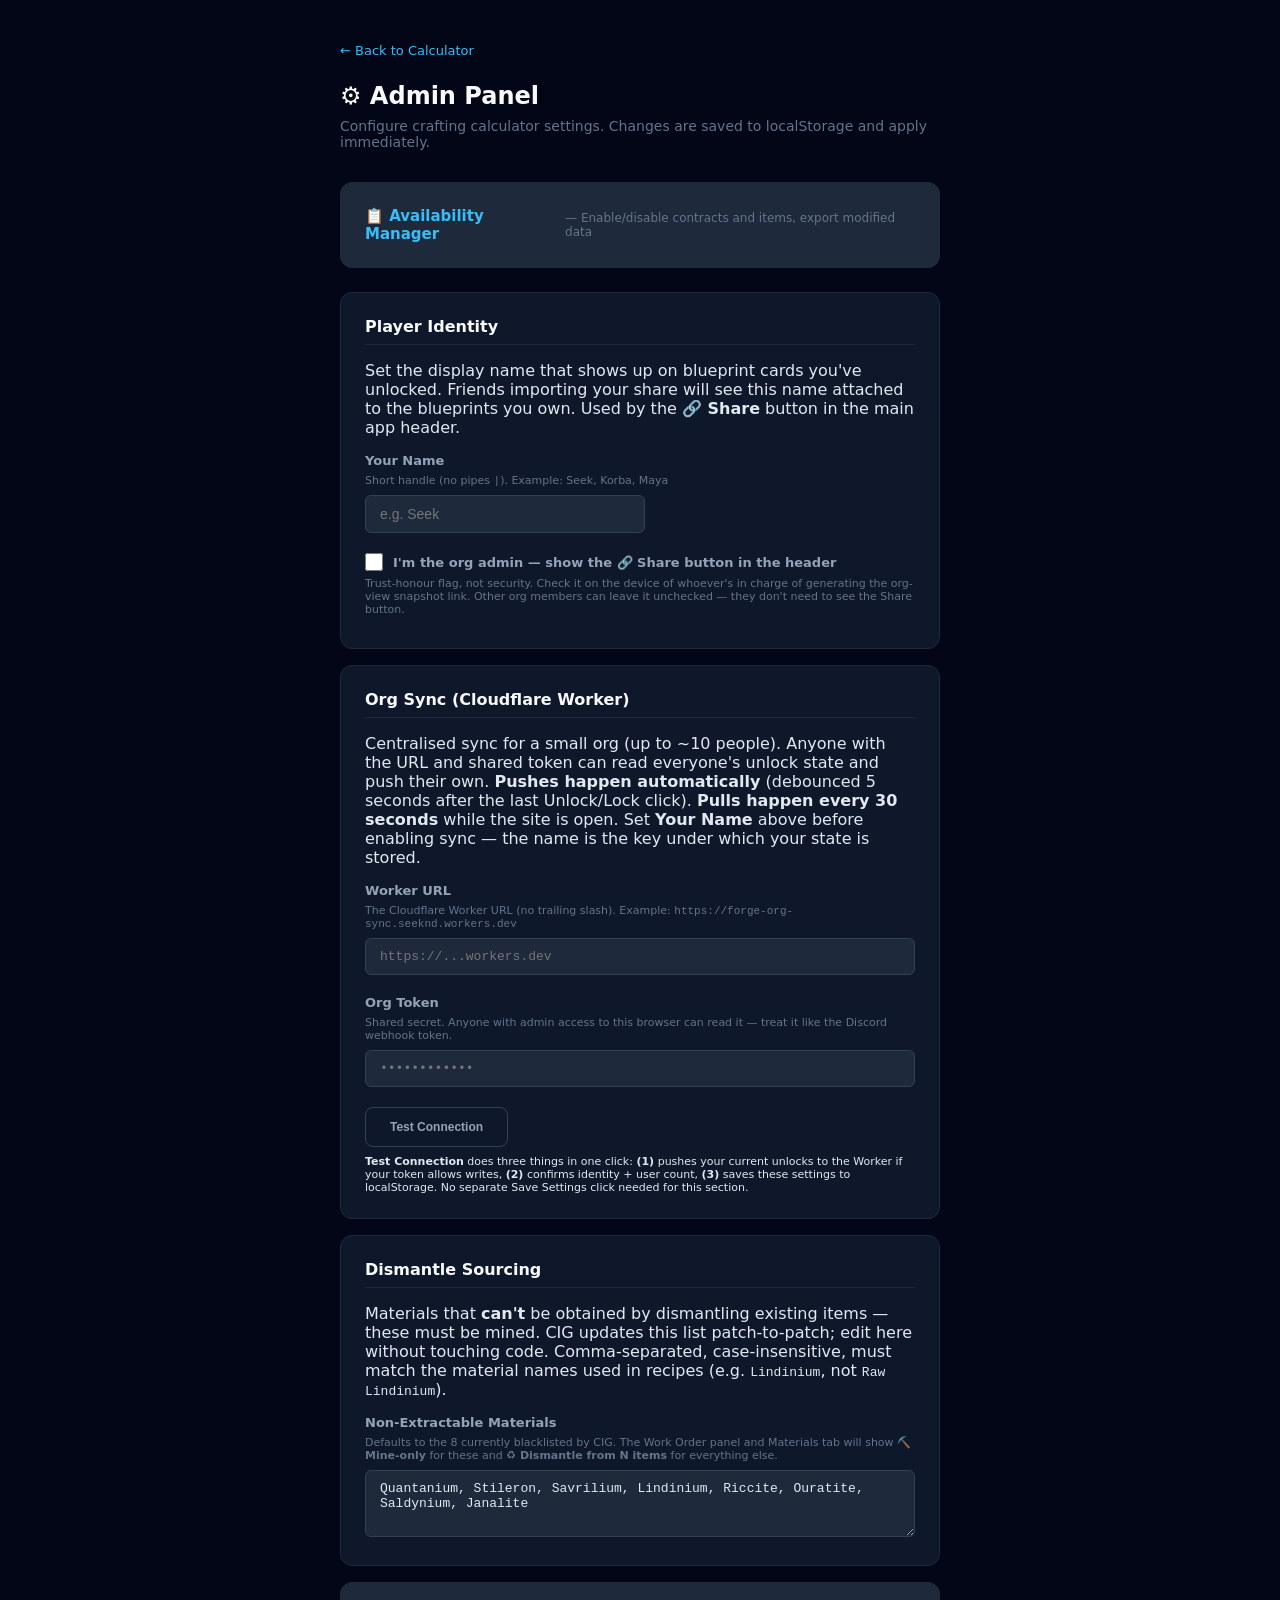
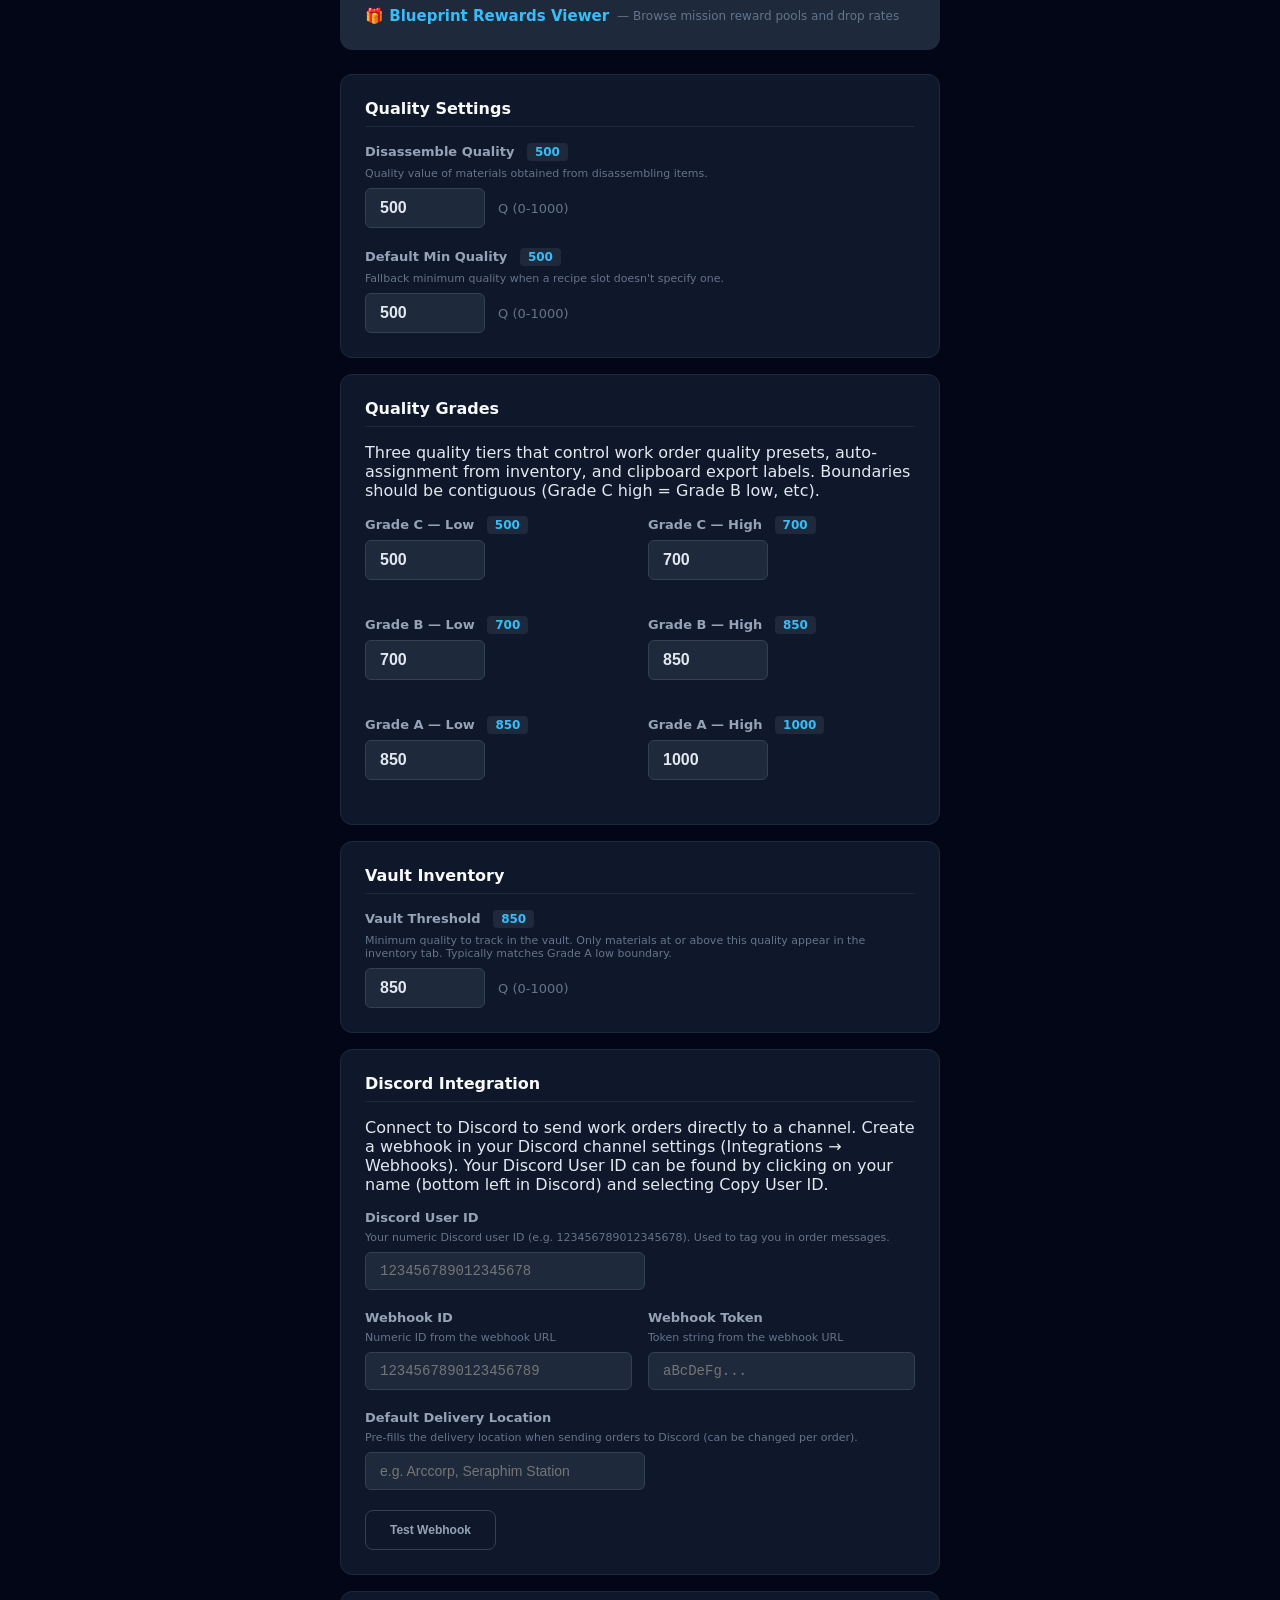
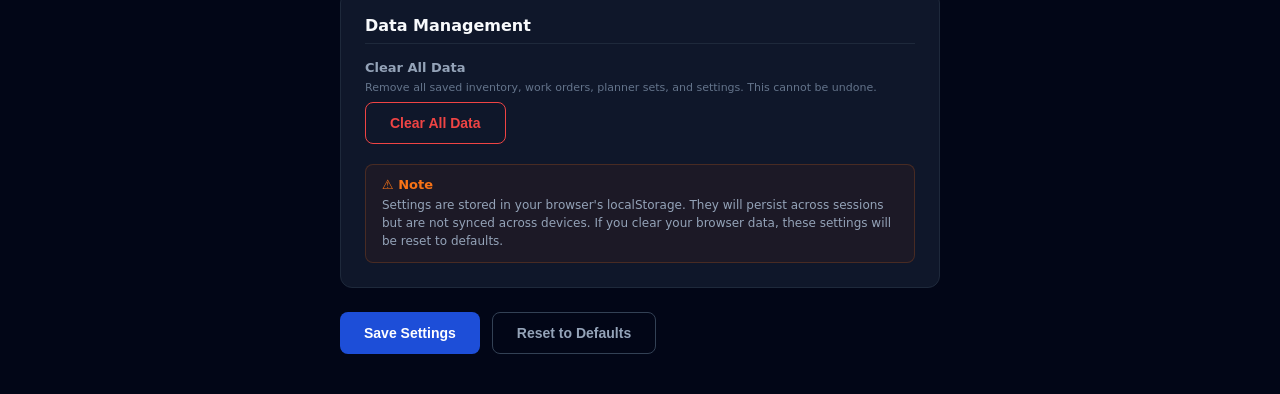
==== commit 1d89320d: "Org snapshot view — share /ORG/ link, replaces peer-share modal Replaces the Share modal (peer-share" ====
--- a/admin/admin.html
+++ b/admin/admin.html
@@ -211,6 +211,14 @@
         <p class="desc">Short handle (no pipes <code>|</code>). Example: Seek, Korba, Maya</p>
         <input type="text" id="playerName" value="" placeholder="e.g. Seek" maxlength="40" style="width:280px;background:var(--bg-raised);border:1px solid var(--border-light);color:var(--text);padding:10px 14px;border-radius:6px;font-size:14px">
       </div>
+
+      <div class="field" style="margin-top:14px">
+        <label style="display:flex;align-items:center;gap:10px;cursor:pointer">
+          <input type="checkbox" id="isAdmin" style="width:18px;height:18px;cursor:pointer">
+          <span>I'm the <strong>org admin</strong> — show the <strong>🔗 Share</strong> button in the header</span>
+        </label>
+        <p class="desc" style="margin-top:6px">Trust-honour flag, not security. Check it on the device of whoever's in charge of generating the org-view snapshot link. Other org members can leave it unchecked — they don't need to see the Share button.</p>
+      </div>
     </div>
 
     <div class="card">
@@ -393,6 +401,8 @@
     const DISCORD_KEYS = ['discordUserId', 'discordWebhookId', 'discordWebhookToken', 'discordDefaultLocation'];
     // Other string-valued admin fields
     const STRING_KEYS = ['playerName', 'nonExtractableMaterials', 'orgSyncUrl', 'orgSyncToken'];
+    // Boolean (checkbox) admin fields
+    const BOOL_KEYS = ['isAdmin'];
     
     // Load current settings on page load
     function loadSettings() {
@@ -420,6 +430,11 @@
             const input = document.getElementById(key);
             if (input) input.value = config[key] !== undefined ? config[key] : (STRING_DEFAULTS[key] || '');
           });
+          // Load boolean checkbox fields
+          BOOL_KEYS.forEach(key => {
+            const input = document.getElementById(key);
+            if (input) input.checked = !!config[key];
+          });
           updateDisplays(config);
         }
       } catch (e) {
@@ -450,6 +465,10 @@
           const v = (document.getElementById(key)?.value || '').trim();
           // playerName can't contain '|' (delimiter in share payloads)
           config[key] = key === 'playerName' ? v.replace(/\|/g, '') : v;
+        });
+        // Save boolean checkbox fields
+        BOOL_KEYS.forEach(key => {
+          config[key] = !!document.getElementById(key)?.checked;
         });
         localStorage.setItem(LS + 'adminConfig', JSON.stringify(config));
         updateDisplays(config);
@@ -601,6 +620,7 @@
         // ─── 3. /sync — push local unlocks (if allowed) ──────────────
         const canWrite = !identity || identity.canWrite !== false;
         let pushText = '';
+        let pushedAsName = null; // The name the server confirmed it stored under
         if (canWrite) {
           let unlocked = [];
           try {
@@ -621,6 +641,8 @@
             }),
           });
           if (syncResp.ok) {
+            const syncData = await syncResp.json().catch(() => ({}));
+            pushedAsName = syncData.name || (identity && identity.name) || name;
             pushText = `, pushed ${unlocked.length} unlock${unlocked.length === 1 ? '' : 's'}`;
           } else if (syncResp.status === 403) {
             // Admin caught by per-user mode mid-flight (shouldn't happen given the canWrite check above, but defensive)
@@ -634,12 +656,21 @@
         }
 
         // ─── 4. /state — user count ──────────────────────────────────
+        // Report "N others currently in org" — exclude ourselves so the user
+        // sees how many friends were there before they joined. Also sidesteps
+        // Cloudflare KV's eventual consistency (~100ms colo, up to ~60s
+        // global): whether /state has already surfaced our just-written record
+        // or not, filtering by name gives the same "others" count.
         const s = await fetch(`${url}/state`, { headers: { 'X-Forge-Token': token } });
         let userCountText = '';
         if (s.ok) {
           const data = await s.json().catch(() => ({}));
-          const n = Array.isArray(data.users) ? data.users.length : 0;
-          userCountText = ` — ${n} user${n === 1 ? '' : 's'} in org`;
+          const serverUsers = Array.isArray(data.users) ? data.users : [];
+          const myKnownName = pushedAsName || (identity && identity.name) || name;
+          const others = myKnownName
+            ? serverUsers.filter(u => u && u.name !== myKnownName).length
+            : serverUsers.length;
+          userCountText = ` — ${others} other${others === 1 ? '' : 's'} currently in org`;
         }
 
         // ─── Combined status line + save ─────────────────────────────
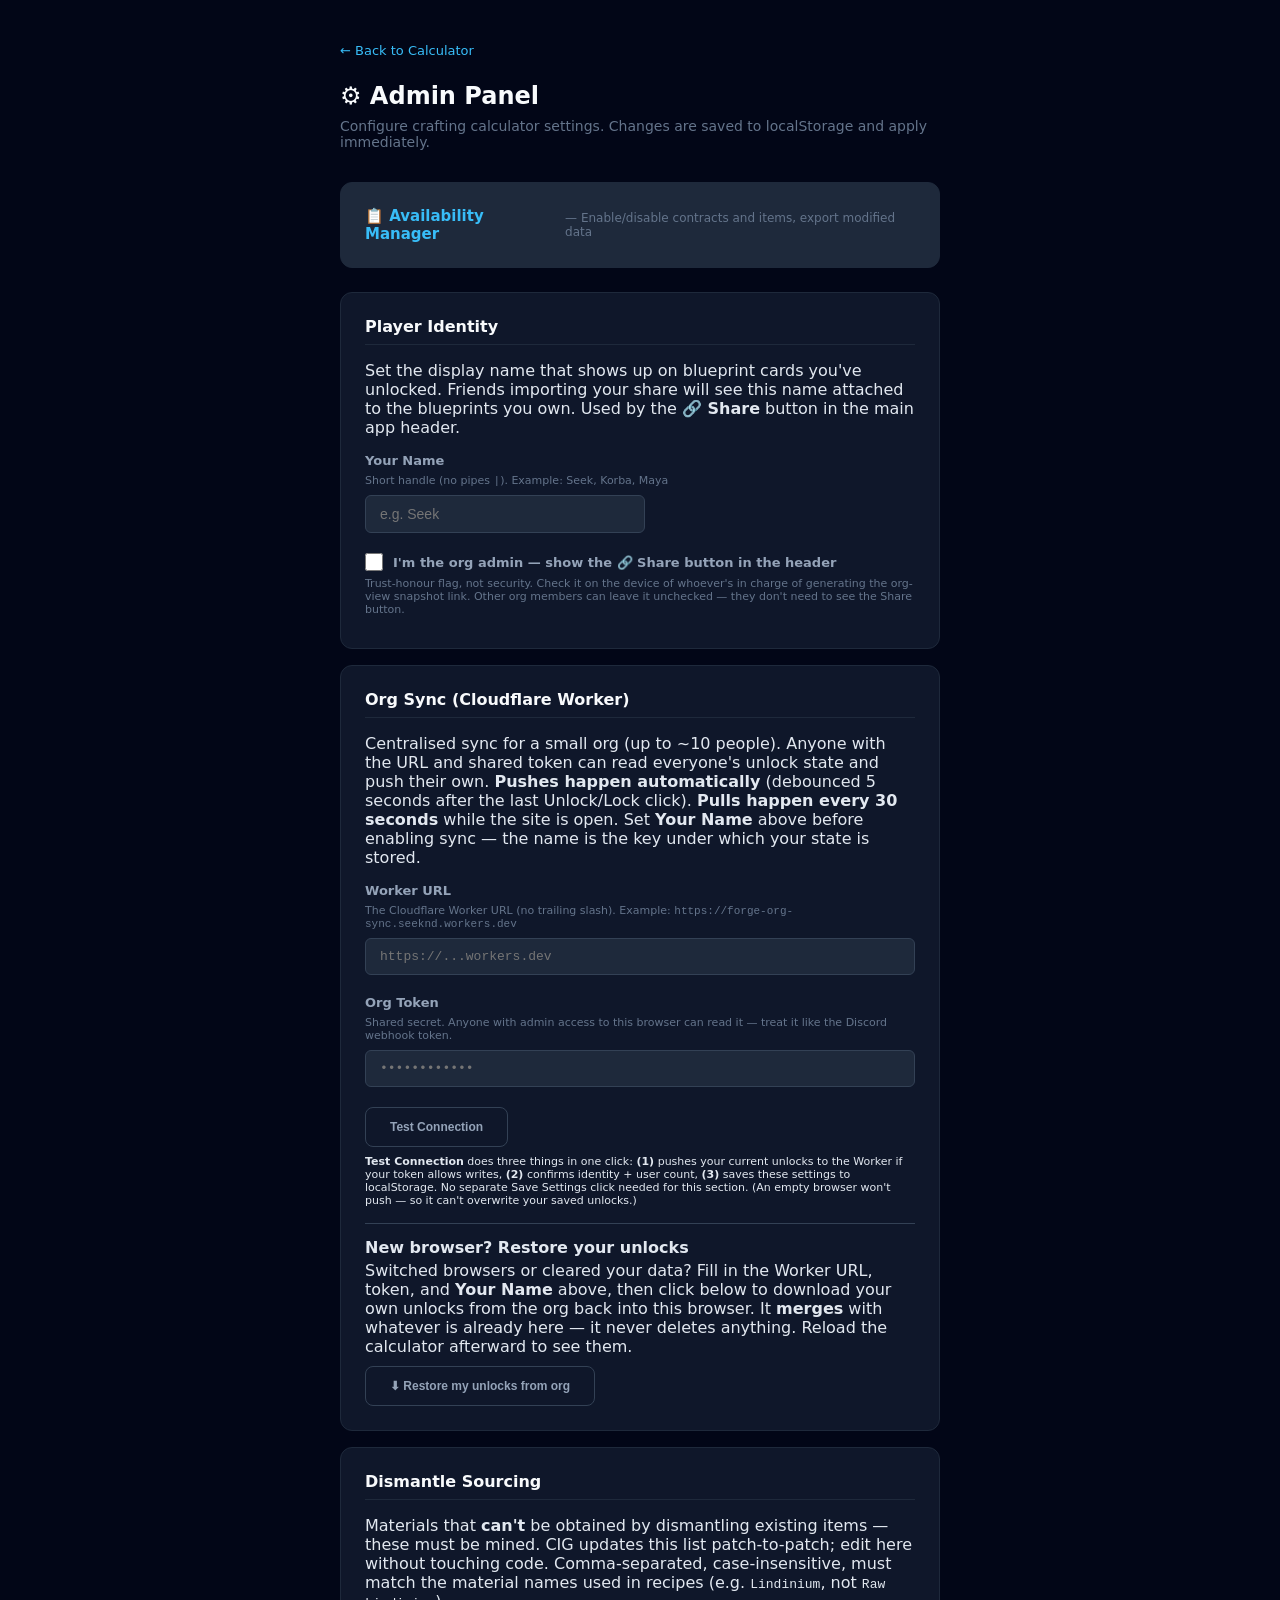
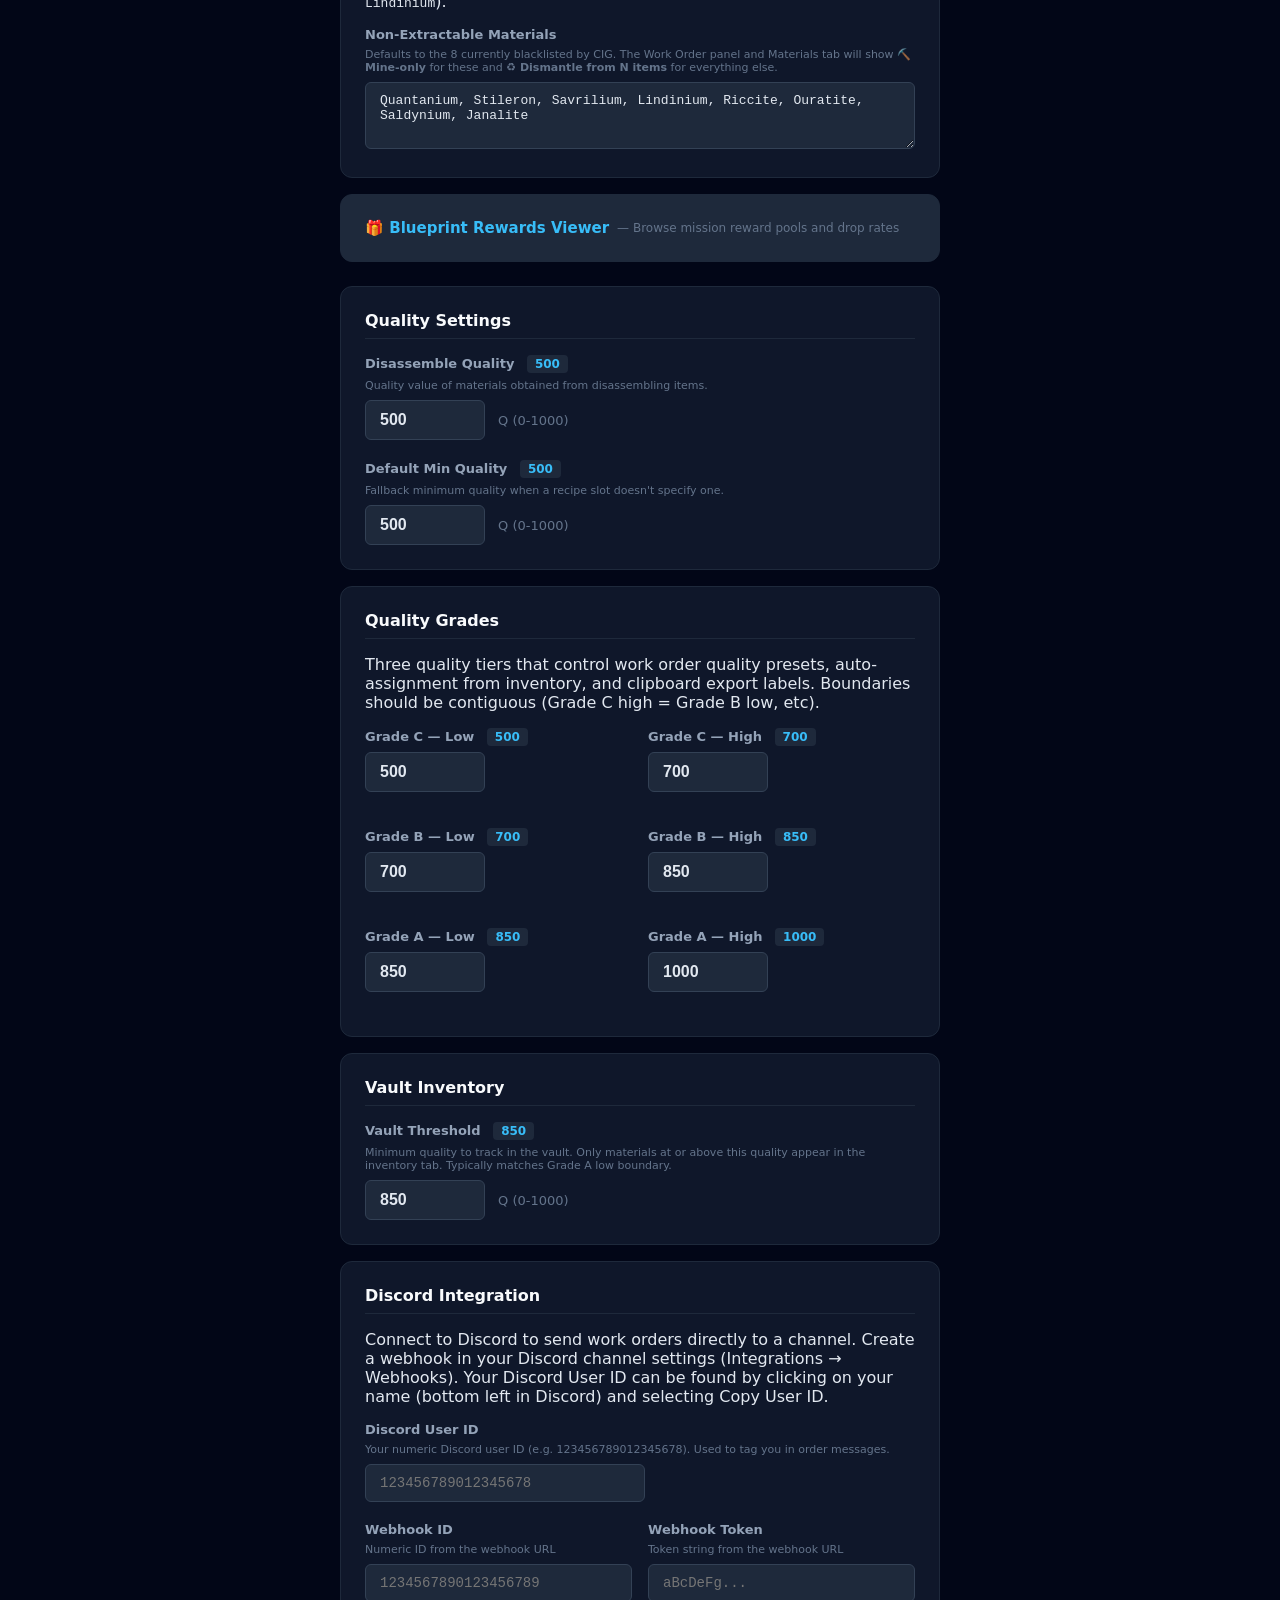
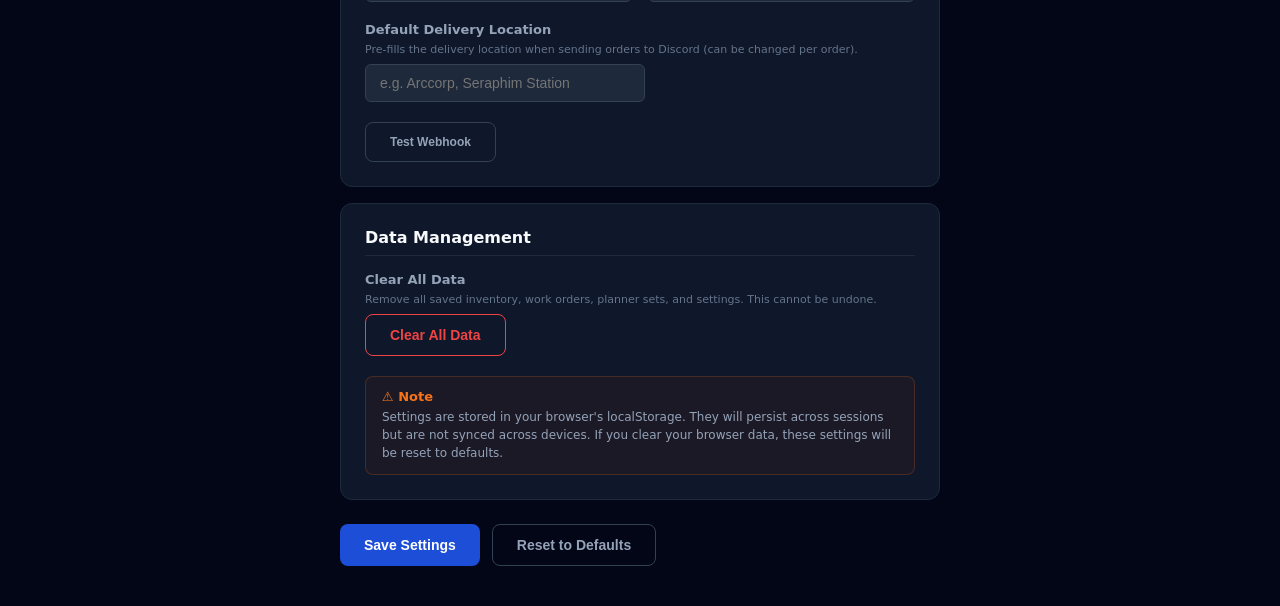
==== commit 0766f0d5: "Org sync: add "Restore my unlocks" + guard against empty-push data loss Switching browsers (or clear" ====
--- a/admin/admin.html
+++ b/admin/admin.html
@@ -241,7 +241,16 @@
         <button class="btn btn-secondary" onclick="testOrgSync()" style="font-size:12px" title="Pushes your current unlocks (if your token allows writes), confirms the connection, and saves these settings — all in one click">Test Connection</button>
         <span id="org-sync-status" style="font-size:12px;color:var(--text-muted)"></span>
       </div>
-      <p class="desc" style="margin-top:8px;font-size:11px"><strong>Test Connection</strong> does three things in one click: <strong>(1)</strong> pushes your current unlocks to the Worker if your token allows writes, <strong>(2)</strong> confirms identity + user count, <strong>(3)</strong> saves these settings to localStorage. No separate Save Settings click needed for this section.</p>
+      <p class="desc" style="margin-top:8px;font-size:11px"><strong>Test Connection</strong> does three things in one click: <strong>(1)</strong> pushes your current unlocks to the Worker if your token allows writes, <strong>(2)</strong> confirms identity + user count, <strong>(3)</strong> saves these settings to localStorage. No separate Save Settings click needed for this section. (An empty browser won't push — so it can't overwrite your saved unlocks.)</p>
+
+      <div style="margin-top:16px;padding-top:14px;border-top:1px solid var(--border-light)">
+        <label style="display:block;font-weight:600;margin-bottom:4px">New browser? Restore your unlocks</label>
+        <p class="desc" style="margin-bottom:10px">Switched browsers or cleared your data? Fill in the Worker URL, token, and <strong>Your Name</strong> above, then click below to download your own unlocks from the org back into this browser. It <strong>merges</strong> with whatever is already here — it never deletes anything. Reload the calculator afterward to see them.</p>
+        <div style="display:flex;gap:8px;align-items:center;flex-wrap:wrap">
+          <button class="btn btn-secondary" onclick="restoreMyUnlocks()" style="font-size:12px" title="Pull your own unlocks from the org database into this browser">⬇ Restore my unlocks from org</button>
+          <span id="org-restore-status" style="font-size:12px;color:var(--text-muted)"></span>
+        </div>
+      </div>
     </div>
 
     <div class="card">
@@ -554,6 +563,51 @@
     // Reports the combined result in the status line. Saves regardless of
     // outcome (so a typo'd token can be fixed and retried without re-typing
     // the rest of the form).
+    // Pull this user's OWN unlocks from the org DB into this browser. Used when
+    // someone switches browsers / clears storage — their state still lives in
+    // KV under their name. Union-merge so it never deletes local data.
+    async function restoreMyUnlocks() {
+      const url = (document.getElementById('orgSyncUrl')?.value || '').trim().replace(/\/$/, '');
+      const token = (document.getElementById('orgSyncToken')?.value || '').trim();
+      const name = (document.getElementById('playerName')?.value || '').trim();
+      const status = document.getElementById('org-restore-status');
+      if (!url || !token || !name) {
+        status.textContent = '⚠️ Enter the Worker URL, token, and Your Name above first';
+        status.style.color = '#f97316';
+        return;
+      }
+      status.textContent = 'Restoring…';
+      status.style.color = 'var(--text-muted)';
+      try {
+        const resp = await fetch(`${url}/state`, { headers: { 'X-Forge-Token': token } });
+        if (!resp.ok) {
+          status.textContent = resp.status === 401 ? '❌ Auth failed — token rejected by Worker' : `❌ Couldn't read org state (HTTP ${resp.status})`;
+          status.style.color = '#ef4444';
+          return;
+        }
+        const data = await resp.json().catch(() => ({}));
+        const users = Array.isArray(data.users) ? data.users : [];
+        // Case-insensitive name match (handles e.g. Algorythm vs algorythm)
+        const mine = users.find(u => u && u.name && u.name.toLowerCase() === name.toLowerCase());
+        if (!mine) {
+          status.textContent = `⚠️ No record found for “${name}” in the org yet — nothing to restore`;
+          status.style.color = '#f97316';
+          return;
+        }
+        const serverKeys = Array.isArray(mine.unlocked) ? mine.unlocked : [];
+        let local = [];
+        try { const raw = localStorage.getItem(LS + 'unlocked'); if (raw) { const p = JSON.parse(raw); if (Array.isArray(p)) local = p; } } catch {}
+        const merged = Array.from(new Set([...local, ...serverKeys]));
+        const added = merged.length - local.length;
+        localStorage.setItem(LS + 'unlocked', JSON.stringify(merged));
+        status.textContent = `✅ Restored ${serverKeys.length} unlock${serverKeys.length === 1 ? '' : 's'} from org (${added} new here) — reload the calculator to see them`;
+        status.style.color = '#059669';
+      } catch (e) {
+        status.textContent = `❌ ${e.message || 'Network error'}`;
+        status.style.color = '#ef4444';
+      }
+    }
+
     async function testOrgSync() {
       const rawUrl = (document.getElementById('orgSyncUrl')?.value || '').trim();
       const url = rawUrl.replace(/\/$/, '');
@@ -631,6 +685,14 @@
             }
           } catch {}
 
+          if (unlocked.length === 0) {
+            // SAFETY: a fresh browser (or cleared storage) has no local unlocks.
+            // Pushing an empty set would snapshot-replace and WIPE this user's
+            // saved unlocks in KV. Skip it — they should "Restore my unlocks"
+            // first. (If they genuinely have zero, there's nothing to sync.)
+            pushText = ', push skipped (no local unlocks — use “Restore my unlocks” below)';
+            pushedAsName = (identity && identity.name) || name;
+          } else {
           const syncResp = await fetch(`${url}/sync`, {
             method: 'POST',
             headers: { 'Content-Type': 'application/json', 'X-Forge-Token': token },
@@ -651,6 +713,7 @@
             pushText = `, push failed (HTTP ${syncResp.status})`;
             identityIcon = '⚠️'; identityColor = '#f59e0b';
           }
+          }
         } else {
           pushText = ', push skipped (read-only)';
         }
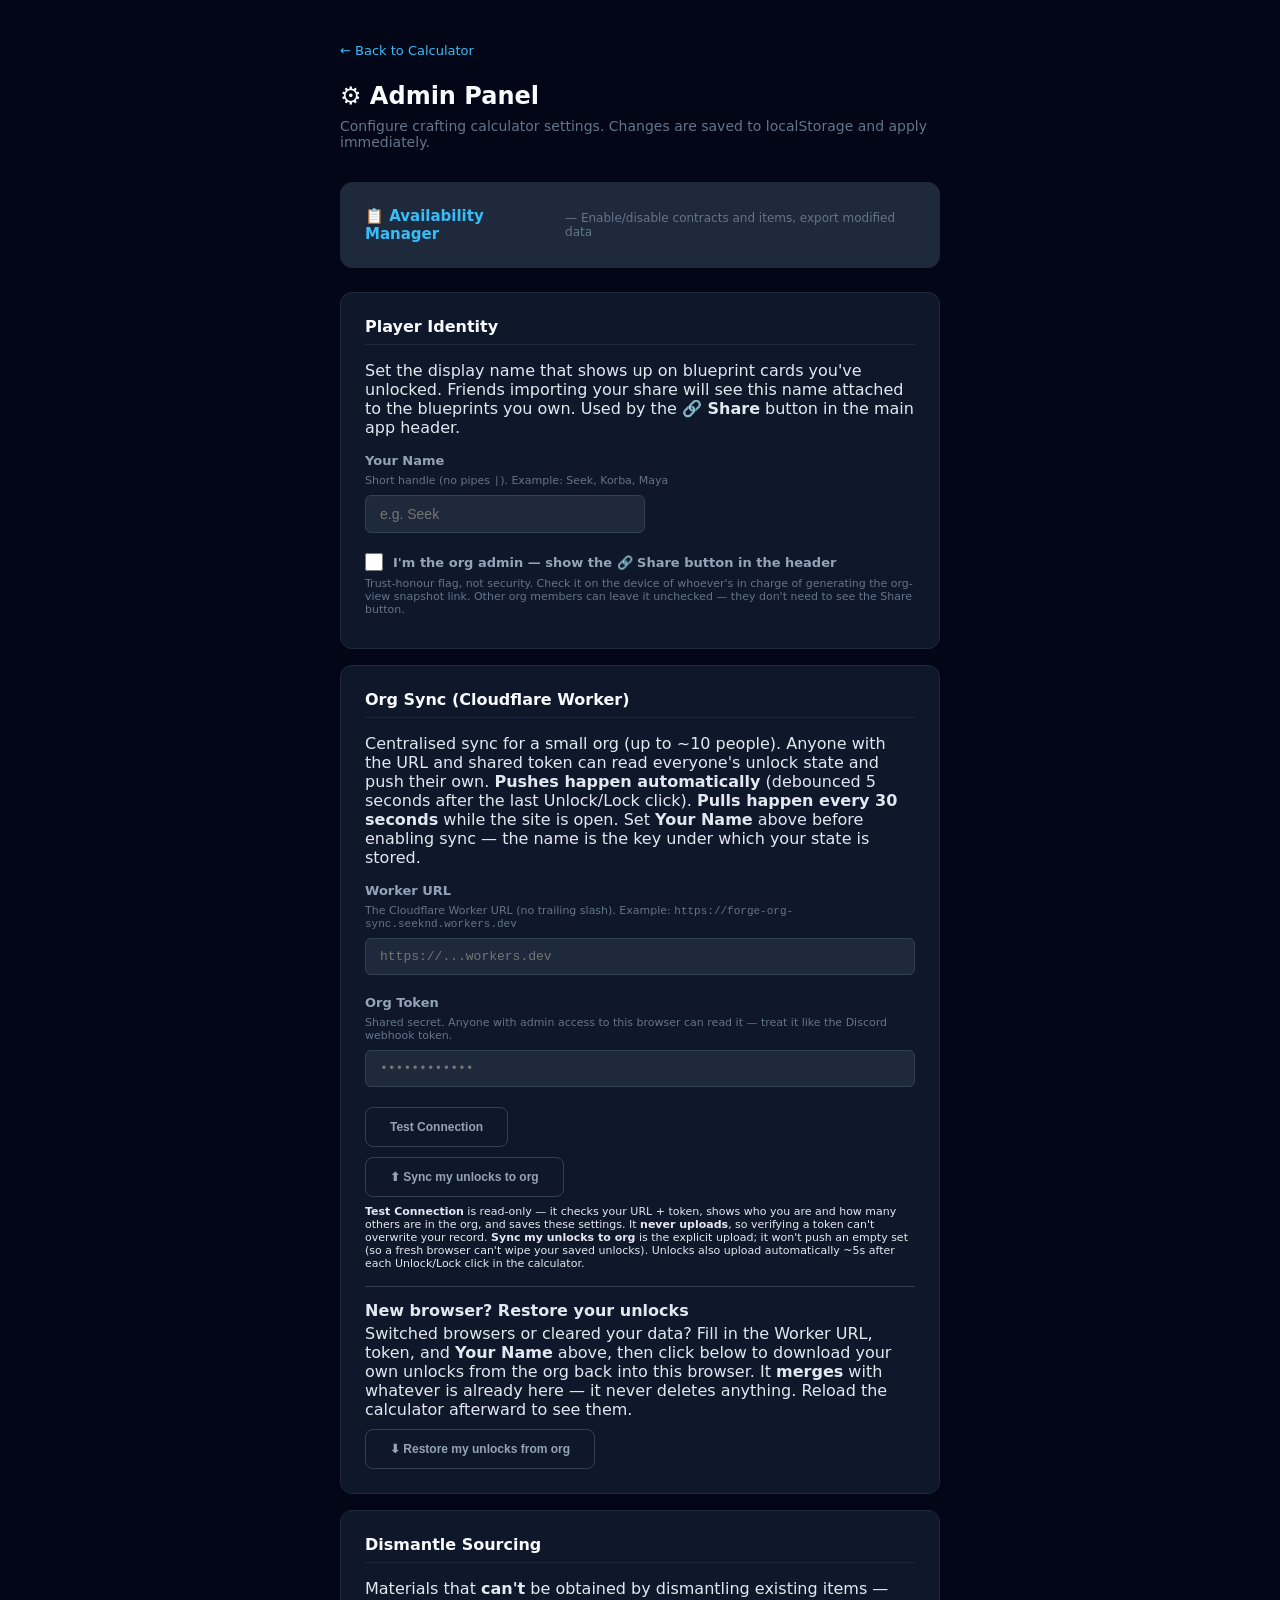
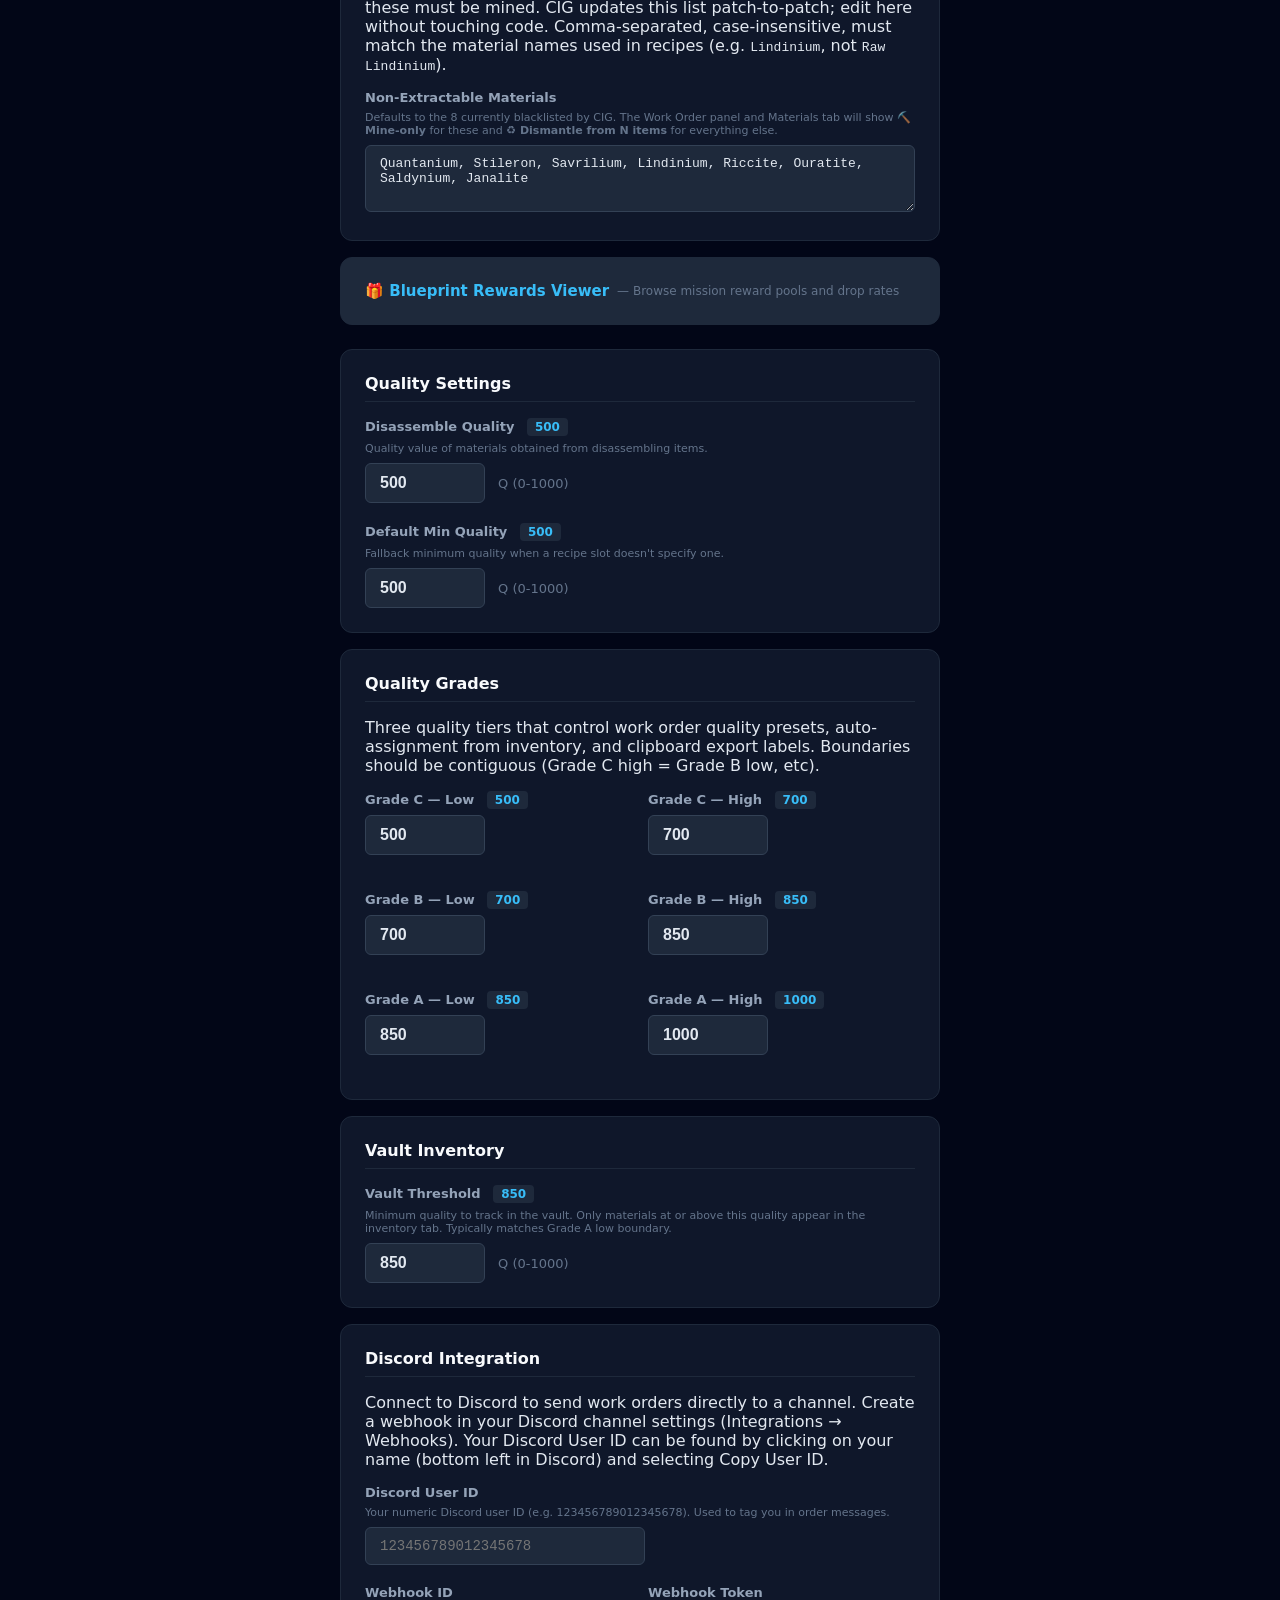
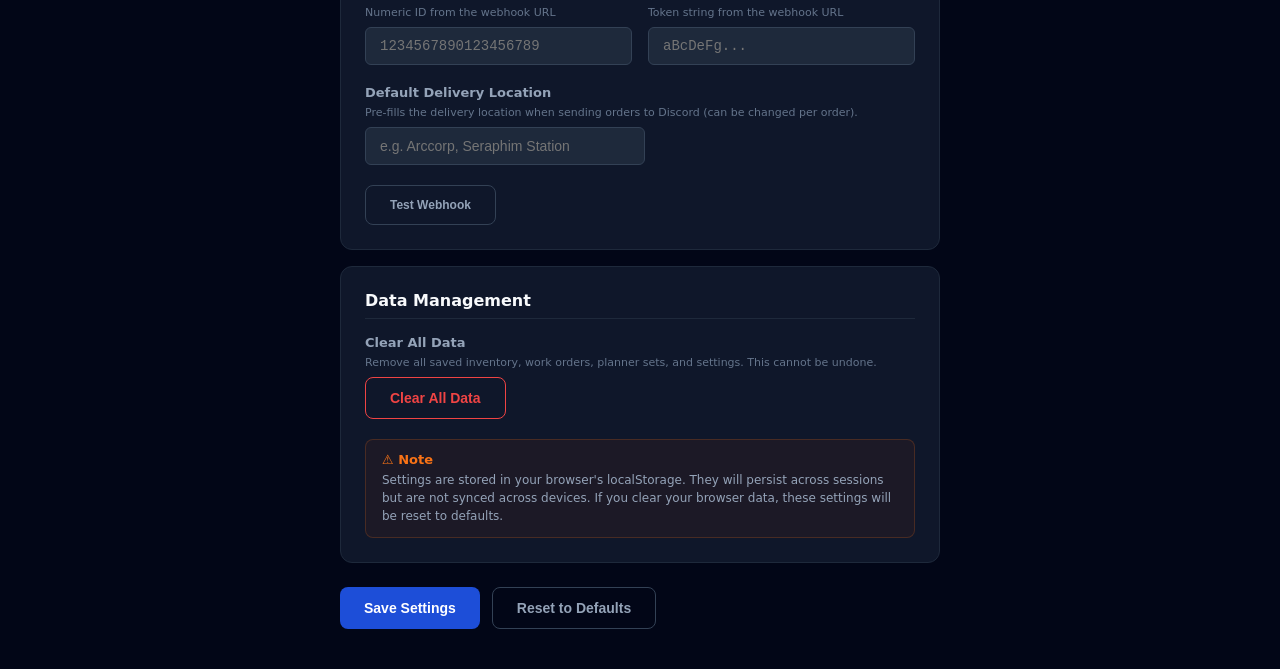
==== commit 51b7679f: "Org sync: split upload out of Test Connection into its own button Test Connection bundled an automat" ====
--- a/admin/admin.html
+++ b/admin/admin.html
@@ -238,10 +238,14 @@
       </div>
 
       <div style="margin-top:12px;display:flex;gap:8px;align-items:center;flex-wrap:wrap">
-        <button class="btn btn-secondary" onclick="testOrgSync()" style="font-size:12px" title="Pushes your current unlocks (if your token allows writes), confirms the connection, and saves these settings — all in one click">Test Connection</button>
+        <button class="btn btn-secondary" onclick="testOrgSync()" style="font-size:12px" title="Verify the Worker URL + token and save these settings. Read-only — uploads nothing.">Test Connection</button>
         <span id="org-sync-status" style="font-size:12px;color:var(--text-muted)"></span>
       </div>
-      <p class="desc" style="margin-top:8px;font-size:11px"><strong>Test Connection</strong> does three things in one click: <strong>(1)</strong> pushes your current unlocks to the Worker if your token allows writes, <strong>(2)</strong> confirms identity + user count, <strong>(3)</strong> saves these settings to localStorage. No separate Save Settings click needed for this section. (An empty browser won't push — so it can't overwrite your saved unlocks.)</p>
+      <div style="margin-top:10px;display:flex;gap:8px;align-items:center;flex-wrap:wrap">
+        <button class="btn btn-secondary" onclick="syncMyUnlocks()" style="font-size:12px" title="Upload this browser's unlocks to the org database now">⬆ Sync my unlocks to org</button>
+        <span id="org-sync-push-status" style="font-size:12px;color:var(--text-muted)"></span>
+      </div>
+      <p class="desc" style="margin-top:8px;font-size:11px"><strong>Test Connection</strong> is read-only — it checks your URL + token, shows who you are and how many others are in the org, and saves these settings. It <strong>never uploads</strong>, so verifying a token can't overwrite your record. <strong>Sync my unlocks to org</strong> is the explicit upload; it won't push an empty set (so a fresh browser can't wipe your saved unlocks). Unlocks also upload automatically ~5s after each Unlock/Lock click in the calculator.</p>
 
       <div style="margin-top:16px;padding-top:14px;border-top:1px solid var(--border-light)">
         <label style="display:block;font-weight:600;margin-bottom:4px">New browser? Restore your unlocks</label>
@@ -608,6 +612,54 @@
       }
     }
 
+    // Explicitly upload THIS browser's unlocks to the org DB. Separate from
+    // Test Connection so verifying a token never writes. Skips an empty set so
+    // a fresh browser can't snapshot-replace (wipe) the user's KV record.
+    async function syncMyUnlocks() {
+      const url = (document.getElementById('orgSyncUrl')?.value || '').trim().replace(/\/$/, '');
+      const token = (document.getElementById('orgSyncToken')?.value || '').trim();
+      const name = (document.getElementById('playerName')?.value || '').trim();
+      const status = document.getElementById('org-sync-push-status');
+      if (!url || !token || !name) {
+        status.textContent = '⚠️ Enter the Worker URL, token, and Your Name above first';
+        status.style.color = '#f97316';
+        return;
+      }
+      let unlocked = [];
+      try { const raw = localStorage.getItem(LS + 'unlocked'); if (raw) { const p = JSON.parse(raw); if (Array.isArray(p)) unlocked = p; } } catch {}
+      if (unlocked.length === 0) {
+        status.textContent = '⚠️ Nothing to sync — this browser has no unlocks. (To clear your org record, delete it in Cloudflare.)';
+        status.style.color = '#f97316';
+        return;
+      }
+      status.textContent = 'Syncing…';
+      status.style.color = 'var(--text-muted)';
+      try {
+        const resp = await fetch(`${url}/sync`, {
+          method: 'POST',
+          headers: { 'Content-Type': 'application/json', 'X-Forge-Token': token },
+          body: JSON.stringify({ name, unlocked, ts: Math.floor(Date.now() / 1000) }),
+        });
+        if (resp.ok) {
+          const d = await resp.json().catch(() => ({}));
+          status.textContent = `✅ Synced ${unlocked.length} unlock${unlocked.length === 1 ? '' : 's'} to org${d.name ? ' as ' + d.name : ''}`;
+          status.style.color = '#059669';
+        } else if (resp.status === 401) {
+          status.textContent = '❌ Auth failed — token rejected by Worker';
+          status.style.color = '#ef4444';
+        } else if (resp.status === 403) {
+          status.textContent = '🛑 This token is read-only — can’t sync';
+          status.style.color = '#ef4444';
+        } else {
+          status.textContent = `❌ Sync failed (HTTP ${resp.status})`;
+          status.style.color = '#ef4444';
+        }
+      } catch (e) {
+        status.textContent = `❌ ${e.message || 'Network error'}`;
+        status.style.color = '#ef4444';
+      }
+    }
+
     async function testOrgSync() {
       const rawUrl = (document.getElementById('orgSyncUrl')?.value || '').trim();
       const url = rawUrl.replace(/\/$/, '');
@@ -671,73 +723,25 @@
           whoText = 'Connected'; // Older Worker without /whoami
         }
 
-        // ─── 3. /sync — push local unlocks (if allowed) ──────────────
-        const canWrite = !identity || identity.canWrite !== false;
-        let pushText = '';
-        let pushedAsName = null; // The name the server confirmed it stored under
-        if (canWrite) {
-          let unlocked = [];
-          try {
-            const raw = localStorage.getItem(LS + 'unlocked');
-            if (raw) {
-              const parsed = JSON.parse(raw);
-              if (Array.isArray(parsed)) unlocked = parsed;
-            }
-          } catch {}
-
-          if (unlocked.length === 0) {
-            // SAFETY: a fresh browser (or cleared storage) has no local unlocks.
-            // Pushing an empty set would snapshot-replace and WIPE this user's
-            // saved unlocks in KV. Skip it — they should "Restore my unlocks"
-            // first. (If they genuinely have zero, there's nothing to sync.)
-            pushText = ', push skipped (no local unlocks — use “Restore my unlocks” below)';
-            pushedAsName = (identity && identity.name) || name;
-          } else {
-          const syncResp = await fetch(`${url}/sync`, {
-            method: 'POST',
-            headers: { 'Content-Type': 'application/json', 'X-Forge-Token': token },
-            body: JSON.stringify({
-              name: name,
-              unlocked: unlocked,
-              ts: Math.floor(Date.now() / 1000),
-            }),
-          });
-          if (syncResp.ok) {
-            const syncData = await syncResp.json().catch(() => ({}));
-            pushedAsName = syncData.name || (identity && identity.name) || name;
-            pushText = `, pushed ${unlocked.length} unlock${unlocked.length === 1 ? '' : 's'}`;
-          } else if (syncResp.status === 403) {
-            // Admin caught by per-user mode mid-flight (shouldn't happen given the canWrite check above, but defensive)
-            pushText = ', push skipped (403)';
-          } else {
-            pushText = `, push failed (HTTP ${syncResp.status})`;
-            identityIcon = '⚠️'; identityColor = '#f59e0b';
-          }
-          }
-        } else {
-          pushText = ', push skipped (read-only)';
-        }
-
-        // ─── 4. /state — user count ──────────────────────────────────
-        // Report "N others currently in org" — exclude ourselves so the user
-        // sees how many friends were there before they joined. Also sidesteps
-        // Cloudflare KV's eventual consistency (~100ms colo, up to ~60s
-        // global): whether /state has already surfaced our just-written record
-        // or not, filtering by name gives the same "others" count.
+        // ─── 3. /state — user count (READ-ONLY, no push) ─────────────
+        // Test Connection is purely diagnostic now: uploading is a separate,
+        // explicit action ("Sync my unlocks to org") so that verifying a token
+        // can never overwrite this user's org record. Report "N others
+        // currently in org" — exclude ourselves (case-insensitive).
         const s = await fetch(`${url}/state`, { headers: { 'X-Forge-Token': token } });
         let userCountText = '';
         if (s.ok) {
           const data = await s.json().catch(() => ({}));
           const serverUsers = Array.isArray(data.users) ? data.users : [];
-          const myKnownName = pushedAsName || (identity && identity.name) || name;
+          const myKnownName = (identity && identity.name) || name;
           const others = myKnownName
-            ? serverUsers.filter(u => u && u.name !== myKnownName).length
+            ? serverUsers.filter(u => u && u.name && u.name.toLowerCase() !== myKnownName.toLowerCase()).length
             : serverUsers.length;
           userCountText = ` — ${others} other${others === 1 ? '' : 's'} currently in org`;
         }
 
-        // ─── Combined status line + save ─────────────────────────────
-        status.textContent = `${identityIcon} ${whoText}${pushText}${userCountText} · settings saved`;
+        // ─── Status line + save ──────────────────────────────────────
+        status.textContent = `${identityIcon} ${whoText}${userCountText} · settings saved`;
         status.style.color = identityColor;
       } catch (e) {
         status.textContent = `❌ ${e.message || 'Network error'}`;
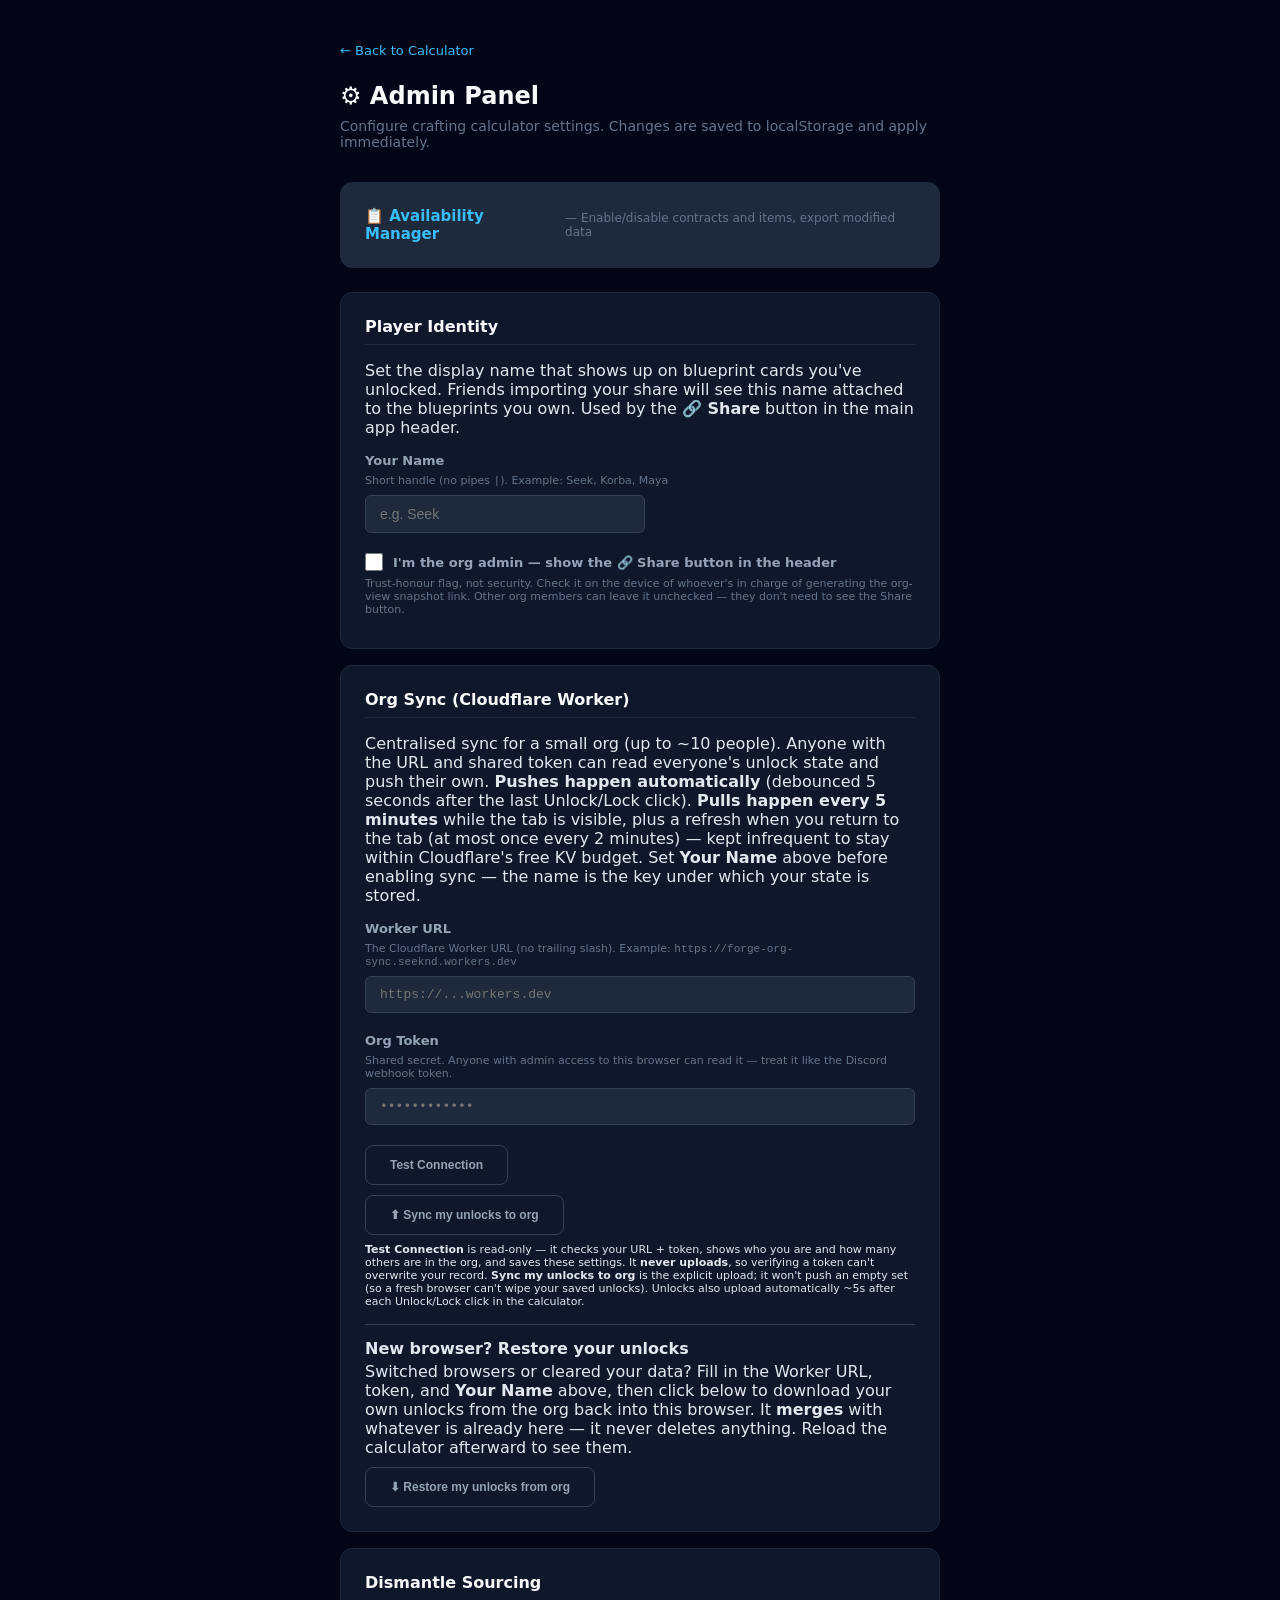
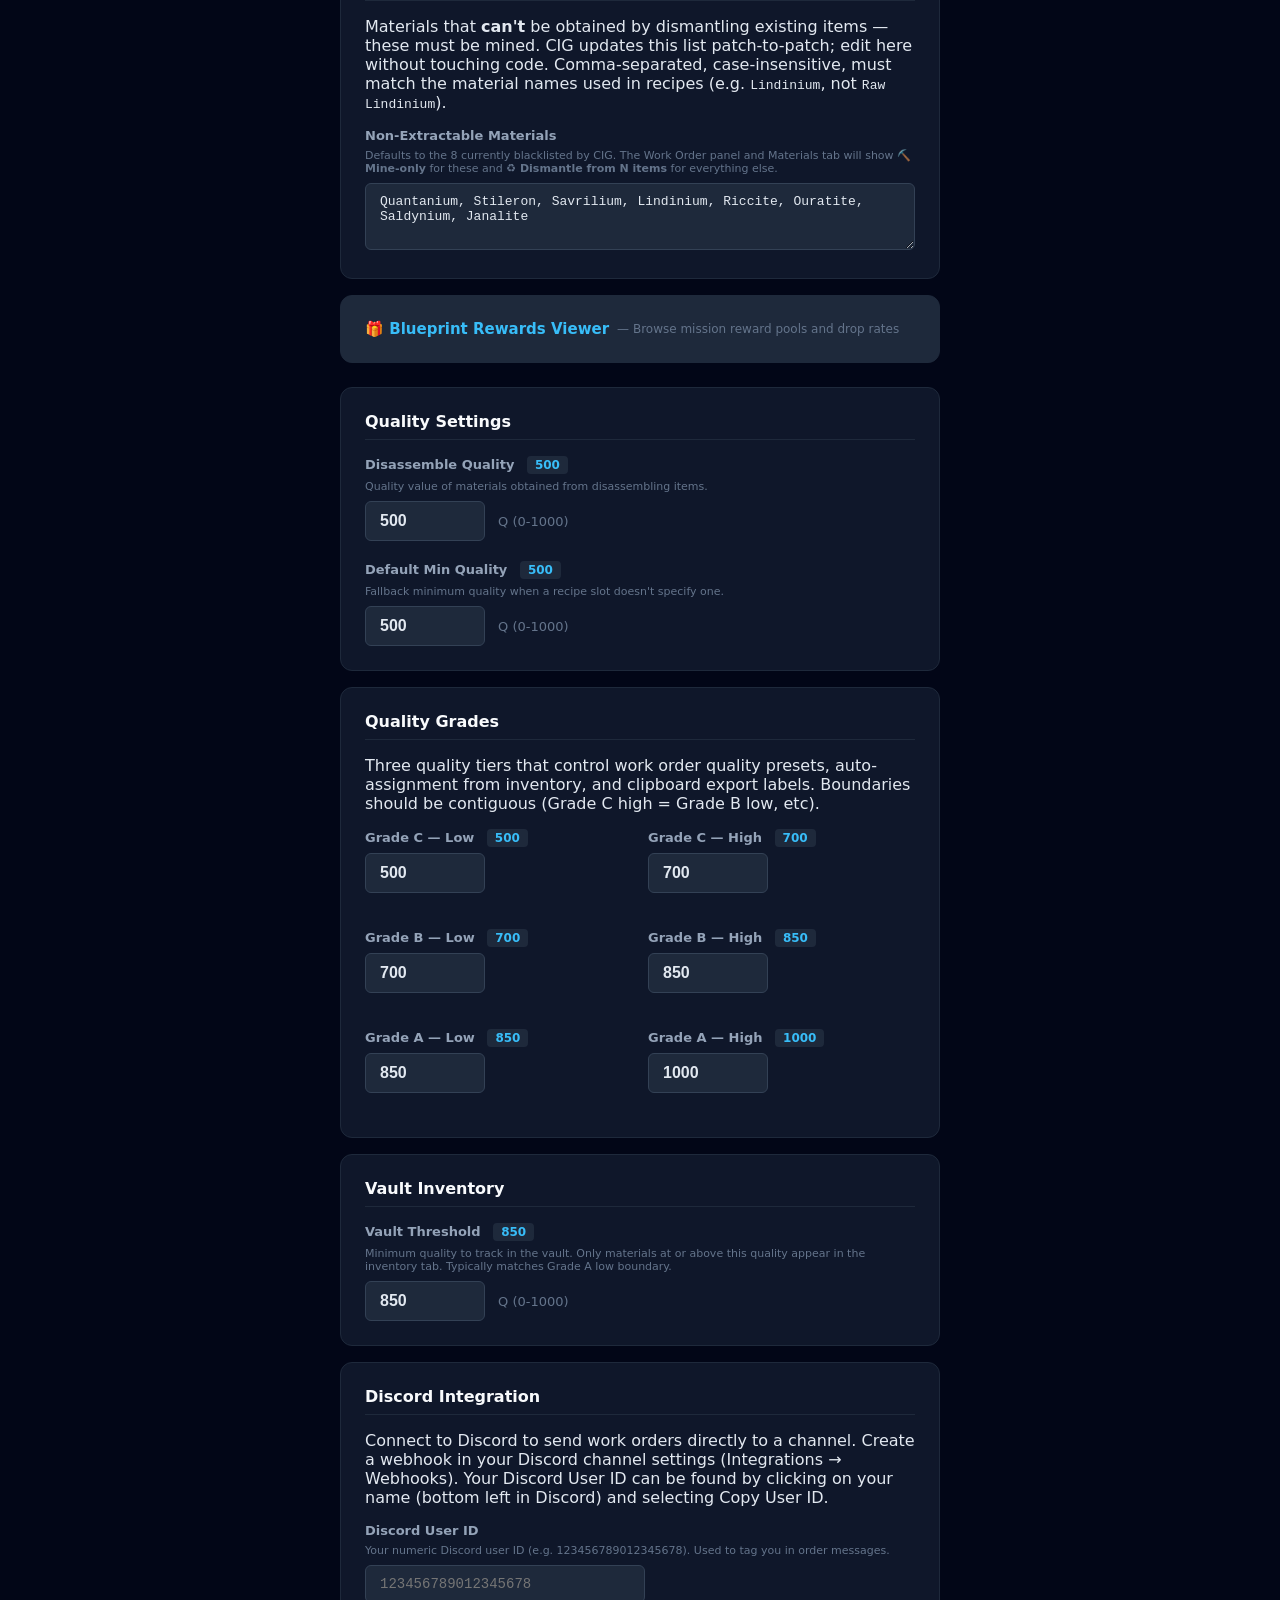
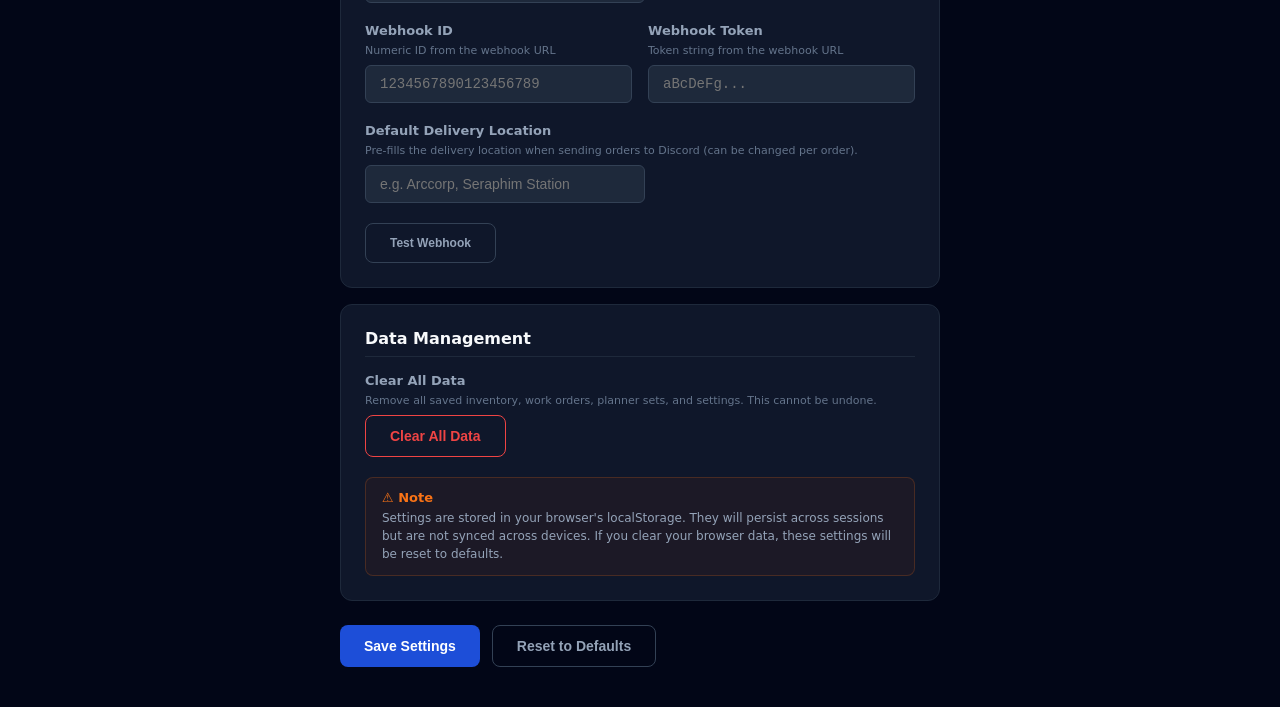
==== commit 56e37012: "Admin: fix stale Org Sync pull-interval description The Org Sync blurb still said "Pulls happen ever" ====
--- a/admin/admin.html
+++ b/admin/admin.html
@@ -223,7 +223,7 @@
 
     <div class="card">
       <h2>Org Sync (Cloudflare Worker)</h2>
-      <p class="desc" style="margin-bottom:16px">Centralised sync for a small org (up to ~10 people). Anyone with the URL and shared token can read everyone's unlock state and push their own. <strong>Pushes happen automatically</strong> (debounced 5 seconds after the last Unlock/Lock click). <strong>Pulls happen every 30 seconds</strong> while the site is open. Set <strong>Your Name</strong> above before enabling sync — the name is the key under which your state is stored.</p>
+      <p class="desc" style="margin-bottom:16px">Centralised sync for a small org (up to ~10 people). Anyone with the URL and shared token can read everyone's unlock state and push their own. <strong>Pushes happen automatically</strong> (debounced 5 seconds after the last Unlock/Lock click). <strong>Pulls happen every 5 minutes</strong> while the tab is visible, plus a refresh when you return to the tab (at most once every 2 minutes) — kept infrequent to stay within Cloudflare's free KV budget. Set <strong>Your Name</strong> above before enabling sync — the name is the key under which your state is stored.</p>
 
       <div class="field">
         <label>Worker URL</label>
